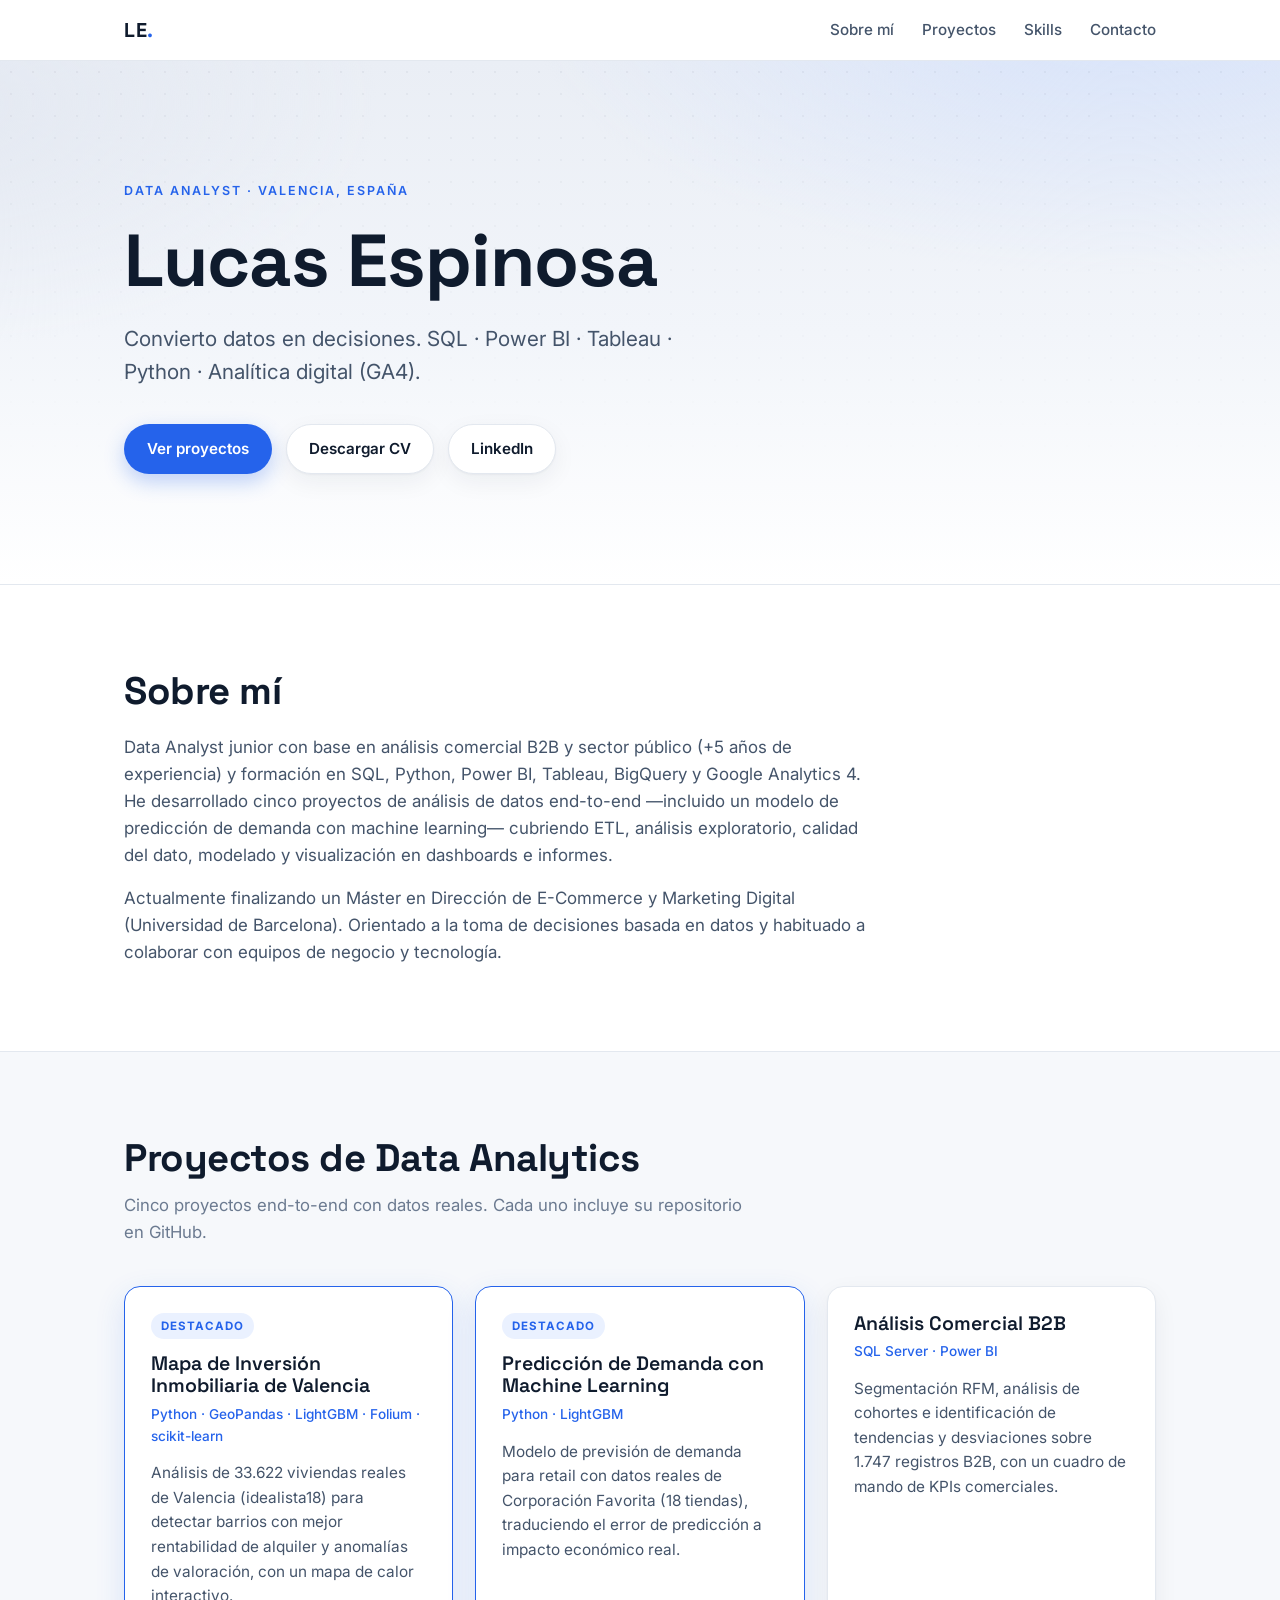
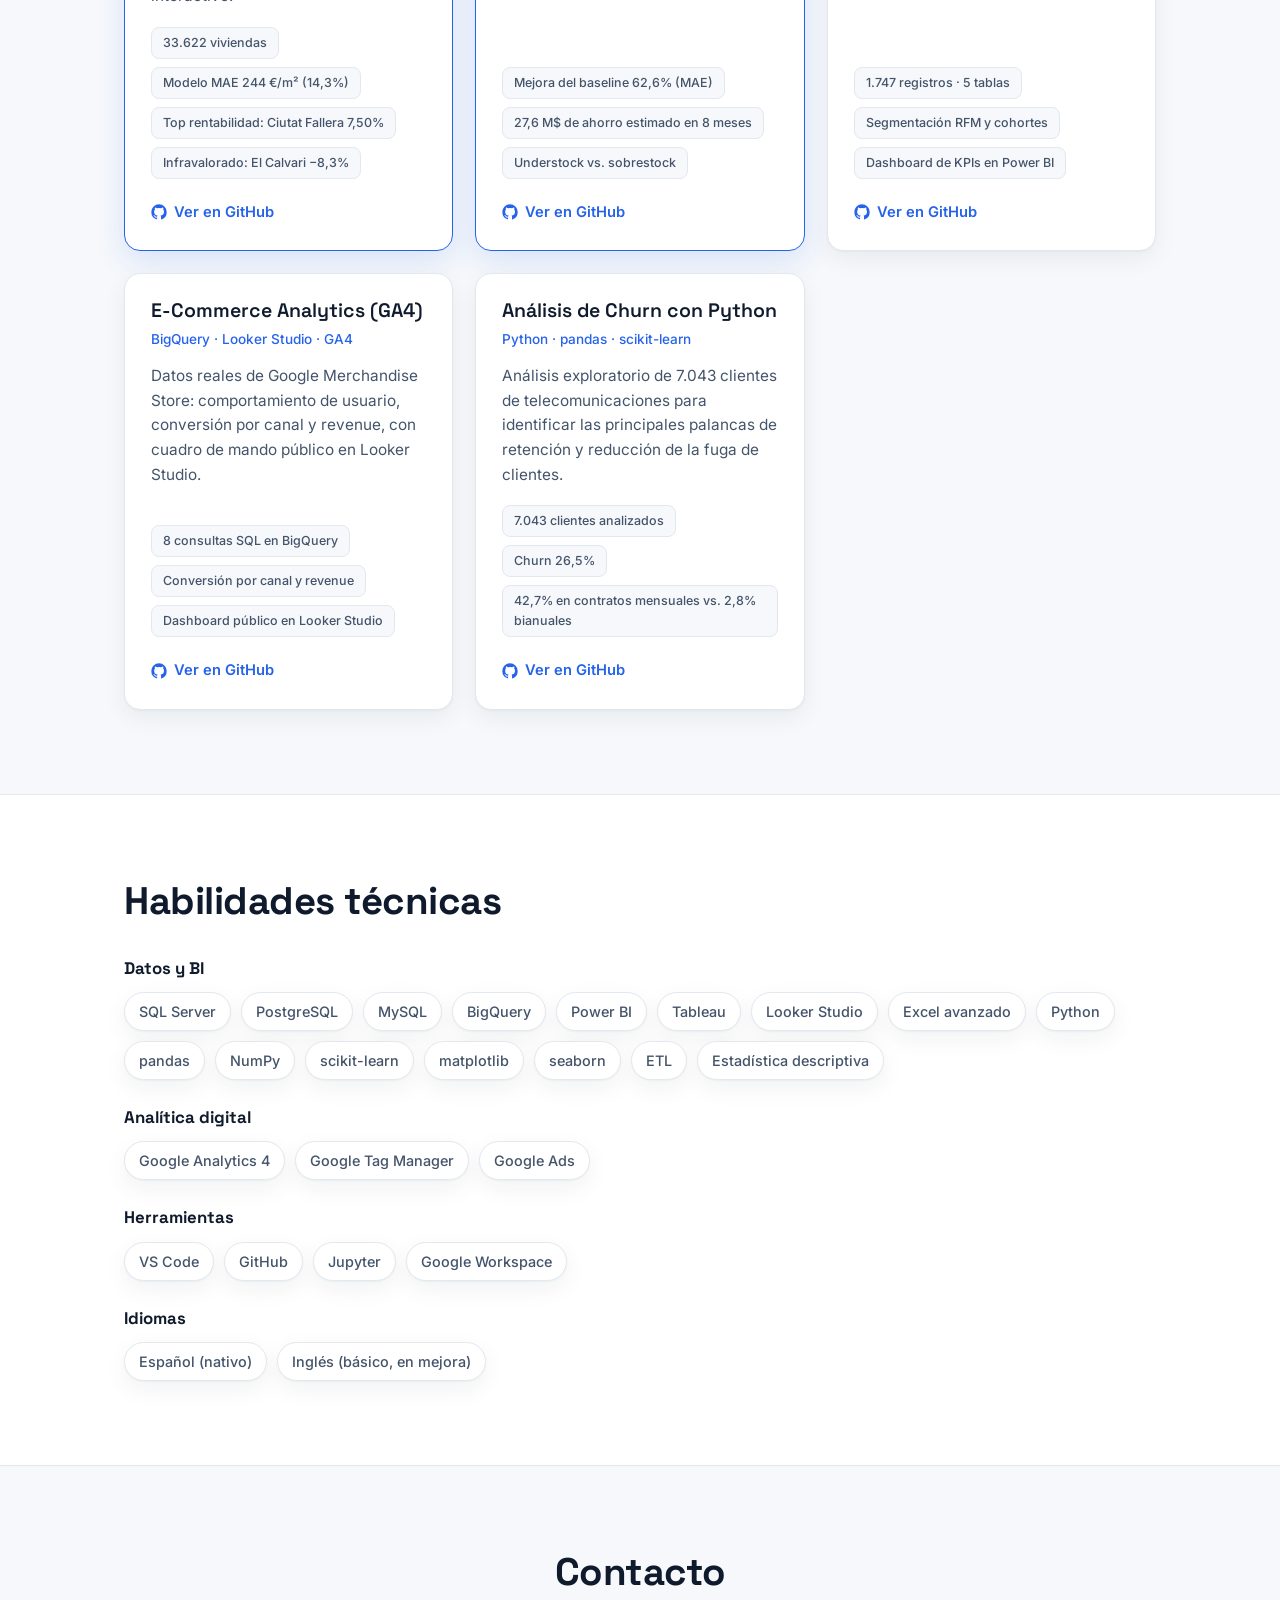
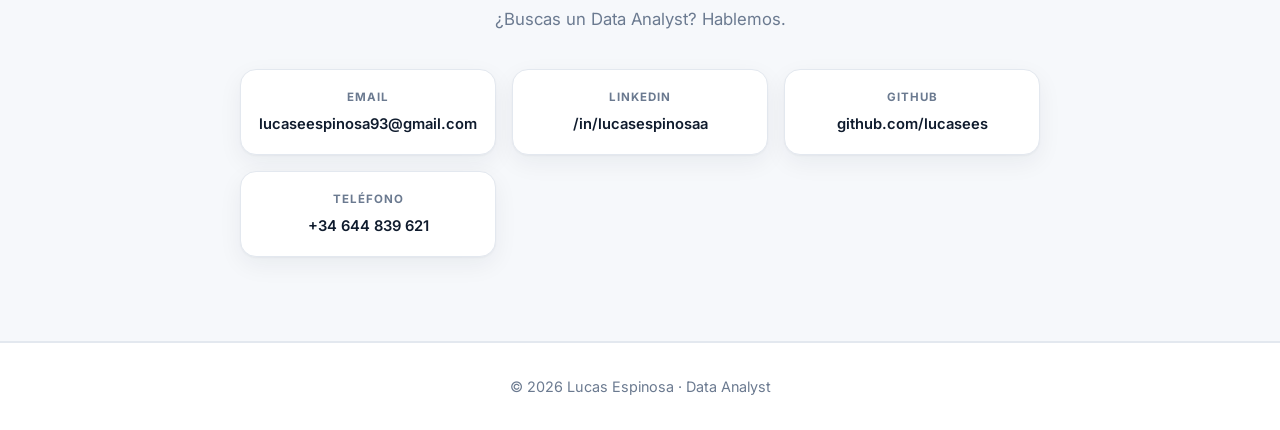
==== index.html @ e8cac40e "Initial commit: portfolio web de Data Analyst Sitio estatico con hero, 5 proyectos, skills, contacto" ====
<!DOCTYPE html>
<html lang="es">
<head>
  <meta charset="UTF-8" />
  <meta name="viewport" content="width=device-width, initial-scale=1.0" />
  <title>Lucas Espinosa · Data Analyst</title>
  <meta name="description" content="Portfolio de Lucas Espinosa, Data Analyst: SQL, Power BI, Tableau, Python y analítica digital (GA4)." />
  <link rel="preconnect" href="https://fonts.googleapis.com" />
  <link rel="preconnect" href="https://fonts.gstatic.com" crossorigin />
  <link href="https://fonts.googleapis.com/css2?family=Inter:wght@400;500;600;700&family=Space+Grotesk:wght@500;600;700&display=swap" rel="stylesheet" />
  <link rel="stylesheet" href="styles.css" />
</head>
<body>

  <header class="nav">
    <div class="nav__inner">
      <a href="#inicio" class="nav__brand">LE<span>.</span></a>
      <nav class="nav__links">
        <a href="#sobre-mi">Sobre mí</a>
        <a href="#proyectos">Proyectos</a>
        <a href="#skills">Skills</a>
        <a href="#contacto">Contacto</a>
      </nav>
    </div>
  </header>

  <main>
    <!-- HERO -->
    <section id="inicio" class="hero">
      <div class="hero__inner">
        <p class="hero__eyebrow">Data Analyst · Valencia, España</p>
        <h1 class="hero__title">Lucas Espinosa</h1>
        <p class="hero__sub">
          Convierto datos en decisiones. SQL · Power BI · Tableau · Python · Analítica digital (GA4).
        </p>
        <div class="hero__cta">
          <a href="#proyectos" class="btn btn--primary">Ver proyectos</a>
          <a href="CV_Lucas_Espinosa.pdf" class="btn btn--ghost" download>Descargar CV</a>
          <a href="https://www.linkedin.com/in/lucasespinosaa/" class="btn btn--ghost" target="_blank" rel="noopener">LinkedIn</a>
        </div>
      </div>
    </section>

    <!-- SOBRE MI -->
    <section id="sobre-mi" class="section">
      <div class="section__inner">
        <h2 class="section__title">Sobre mí</h2>
        <p class="prose">
          Data Analyst junior con base en análisis comercial B2B y sector público
          (+5 años de experiencia) y formación en SQL, Python, Power BI, Tableau,
          BigQuery y Google Analytics 4. He desarrollado cinco proyectos de análisis
          de datos end-to-end —incluido un modelo de predicción de demanda con machine
          learning— cubriendo ETL, análisis exploratorio, calidad del dato, modelado y
          visualización en dashboards e informes.
        </p>
        <p class="prose">
          Actualmente finalizando un Máster en Dirección de E-Commerce y Marketing
          Digital (Universidad de Barcelona). Orientado a la toma de decisiones basada
          en datos y habituado a colaborar con equipos de negocio y tecnología.
        </p>
      </div>
    </section>

    <!-- PROYECTOS -->
    <section id="proyectos" class="section section--alt">
      <div class="section__inner">
        <h2 class="section__title">Proyectos de Data Analytics</h2>
        <p class="section__lead">Cinco proyectos end-to-end con datos reales. Cada uno incluye su repositorio en GitHub.</p>
        <div id="proyectos-grid" class="grid"></div>
      </div>
    </section>

    <!-- SKILLS -->
    <section id="skills" class="section">
      <div class="section__inner">
        <h2 class="section__title">Habilidades técnicas</h2>
        <div class="skills">
          <div class="skill-group">
            <h3>Datos y BI</h3>
            <div class="tags">
              <span>SQL Server</span><span>PostgreSQL</span><span>MySQL</span><span>BigQuery</span>
              <span>Power BI</span><span>Tableau</span><span>Looker Studio</span><span>Excel avanzado</span>
              <span>Python</span><span>pandas</span><span>NumPy</span><span>scikit-learn</span>
              <span>matplotlib</span><span>seaborn</span><span>ETL</span><span>Estadística descriptiva</span>
            </div>
          </div>
          <div class="skill-group">
            <h3>Analítica digital</h3>
            <div class="tags">
              <span>Google Analytics 4</span><span>Google Tag Manager</span><span>Google Ads</span>
            </div>
          </div>
          <div class="skill-group">
            <h3>Herramientas</h3>
            <div class="tags">
              <span>VS Code</span><span>GitHub</span><span>Jupyter</span><span>Google Workspace</span>
            </div>
          </div>
          <div class="skill-group">
            <h3>Idiomas</h3>
            <div class="tags">
              <span>Español (nativo)</span><span>Inglés (básico, en mejora)</span>
            </div>
          </div>
        </div>
      </div>
    </section>

    <!-- CONTACTO -->
    <section id="contacto" class="section section--alt">
      <div class="section__inner section__inner--center">
        <h2 class="section__title">Contacto</h2>
        <p class="section__lead">¿Buscas un Data Analyst? Hablemos.</p>
        <div class="contact">
          <a class="contact__item" href="mailto:lucaseespinosa93@gmail.com">
            <span class="contact__label">Email</span>
            lucaseespinosa93@gmail.com
          </a>
          <a class="contact__item" href="https://www.linkedin.com/in/lucasespinosaa/" target="_blank" rel="noopener">
            <span class="contact__label">LinkedIn</span>
            /in/lucasespinosaa
          </a>
          <a class="contact__item" href="https://github.com/lucasees" target="_blank" rel="noopener">
            <span class="contact__label">GitHub</span>
            github.com/lucasees
          </a>
          <a class="contact__item" href="tel:+34644839621">
            <span class="contact__label">Teléfono</span>
            +34 644 839 621
          </a>
        </div>
      </div>
    </section>
  </main>

  <footer class="footer">
    <p>© <span id="year"></span> Lucas Espinosa · Data Analyst</p>
  </footer>

  <script src="projects.js"></script>
  <script src="main.js"></script>
</body>
</html>
---- styles.css ----
:root {
  --bg: #ffffff;
  --bg-alt: #f6f8fb;
  --ink: #0f1b2d;
  --ink-soft: #44546a;
  --muted: #6b7a90;
  --line: #e3e8ef;
  --accent: #2563eb;
  --accent-soft: #eaf1ff;
  --radius: 16px;
  --shadow: 0 1px 2px rgba(16, 27, 45, .04), 0 8px 24px rgba(16, 27, 45, .06);
  --maxw: 1080px;
}

* { box-sizing: border-box; margin: 0; padding: 0; }

html { scroll-behavior: smooth; }

body {
  font-family: 'Inter', system-ui, -apple-system, sans-serif;
  color: var(--ink);
  background: var(--bg);
  line-height: 1.6;
  -webkit-font-smoothing: antialiased;
}

h1, h2, h3 { font-family: 'Space Grotesk', 'Inter', sans-serif; line-height: 1.15; }

a { color: inherit; text-decoration: none; }

/* ---------- NAV ---------- */
.nav {
  position: sticky;
  top: 0;
  z-index: 50;
  background: rgba(255, 255, 255, .82);
  backdrop-filter: saturate(180%) blur(12px);
  border-bottom: 1px solid var(--line);
}
.nav__inner {
  max-width: var(--maxw);
  margin: 0 auto;
  padding: 14px 24px;
  display: flex;
  align-items: center;
  justify-content: space-between;
}
.nav__brand { font-family: 'Space Grotesk', sans-serif; font-weight: 700; font-size: 1.25rem; letter-spacing: .5px; }
.nav__brand span { color: var(--accent); }
.nav__links { display: flex; gap: 28px; }
.nav__links a { color: var(--ink-soft); font-weight: 500; font-size: .95rem; transition: color .15s; }
.nav__links a:hover { color: var(--accent); }

/* ---------- HERO ---------- */
.hero {
  position: relative;
  overflow: hidden;
  background:
    radial-gradient(1000px 460px at 88% -12%, #d7e3fb, transparent 60%),
    radial-gradient(760px 420px at -5% 8%, #e4e9f2, transparent 58%),
    linear-gradient(180deg, #eaeef5 0%, #f2f5fa 52%, #ffffff 100%);
  border-bottom: 1px solid var(--line);
}
.hero::before {
  content: "";
  position: absolute;
  inset: 0;
  background-image: radial-gradient(rgba(15, 27, 45, .045) 1px, transparent 1px);
  background-size: 22px 22px;
  -webkit-mask-image: linear-gradient(180deg, #000 0%, transparent 80%);
  mask-image: linear-gradient(180deg, #000 0%, transparent 80%);
  pointer-events: none;
}
.hero__inner { position: relative; z-index: 1; }
.hero__inner {
  max-width: var(--maxw);
  margin: 0 auto;
  padding: 120px 24px 110px;
}
.hero__eyebrow {
  text-transform: uppercase;
  letter-spacing: 2px;
  font-size: .78rem;
  font-weight: 600;
  color: var(--accent);
  margin-bottom: 18px;
}
.hero__title { font-size: clamp(2.6rem, 7vw, 4.6rem); font-weight: 700; letter-spacing: -1px; }
.hero__sub {
  margin-top: 18px;
  max-width: 620px;
  font-size: clamp(1.05rem, 2.4vw, 1.3rem);
  color: var(--ink-soft);
}
.hero__cta { margin-top: 36px; display: flex; flex-wrap: wrap; gap: 14px; }

/* ---------- BUTTONS ---------- */
.btn {
  display: inline-flex;
  align-items: center;
  padding: 12px 22px;
  border-radius: 999px;
  font-weight: 600;
  font-size: .95rem;
  border: 1px solid transparent;
  transition: transform .12s ease, box-shadow .12s ease, background .15s, color .15s;
}
.btn:hover { transform: translateY(-2px); }
.btn--primary { background: var(--accent); color: #fff; box-shadow: 0 8px 20px rgba(37, 99, 235, .28); }
.btn--primary:hover { background: #1d4ed8; }
.btn--ghost { background: #fff; color: var(--ink); border-color: var(--line); box-shadow: var(--shadow); }
.btn--ghost:hover { border-color: var(--accent); color: var(--accent); }

/* ---------- SECTIONS ---------- */
.section { padding: 84px 0; }
.section--alt { background: var(--bg-alt); border-top: 1px solid var(--line); border-bottom: 1px solid var(--line); }
.section__inner { max-width: var(--maxw); margin: 0 auto; padding: 0 24px; }
.section__inner--center { text-align: center; }
.section__title { font-size: clamp(1.7rem, 4vw, 2.4rem); font-weight: 700; letter-spacing: -.5px; }
.section__lead { margin-top: 12px; color: var(--muted); font-size: 1.05rem; max-width: 640px; }
.section__inner--center .section__lead { margin-left: auto; margin-right: auto; }
.prose { margin-top: 20px; max-width: 760px; color: var(--ink-soft); font-size: 1.06rem; }
.prose + .prose { margin-top: 16px; }

/* ---------- PROJECTS GRID ---------- */
.grid {
  margin-top: 40px;
  display: grid;
  grid-template-columns: repeat(auto-fill, minmax(320px, 1fr));
  gap: 22px;
}
.card {
  background: #fff;
  border: 1px solid var(--line);
  border-radius: var(--radius);
  padding: 26px;
  display: flex;
  flex-direction: column;
  box-shadow: var(--shadow);
  transition: transform .15s ease, box-shadow .15s ease, border-color .15s;
}
.card:hover { transform: translateY(-4px); box-shadow: 0 14px 34px rgba(16, 27, 45, .12); border-color: #cdd9ee; }
.card--featured { border-color: var(--accent); box-shadow: 0 10px 30px rgba(37, 99, 235, .14); }
.card__flag {
  align-self: flex-start;
  font-size: .72rem;
  font-weight: 700;
  letter-spacing: 1px;
  text-transform: uppercase;
  color: var(--accent);
  background: var(--accent-soft);
  padding: 4px 10px;
  border-radius: 999px;
  margin-bottom: 14px;
}
.card__title { font-size: 1.22rem; font-weight: 600; }
.card__stack { margin-top: 6px; font-size: .85rem; color: var(--accent); font-weight: 500; }
.card__desc { margin-top: 14px; color: var(--ink-soft); font-size: .96rem; flex-grow: 1; }
.card__metrics { margin-top: 18px; display: flex; flex-wrap: wrap; gap: 8px; }
.card__metrics span {
  background: var(--bg-alt);
  border: 1px solid var(--line);
  color: var(--ink-soft);
  font-size: .78rem;
  font-weight: 500;
  padding: 5px 11px;
  border-radius: 8px;
}
.card__link {
  margin-top: 22px;
  display: inline-flex;
  align-items: center;
  gap: 7px;
  font-weight: 600;
  font-size: .92rem;
  color: var(--accent);
}
.card__link:hover { text-decoration: underline; }
.card__link svg { width: 16px; height: 16px; }

/* ---------- SKILLS ---------- */
.skills { margin-top: 36px; display: grid; gap: 28px; }
.skill-group h3 { font-size: 1.05rem; color: var(--ink); margin-bottom: 14px; }
.tags { display: flex; flex-wrap: wrap; gap: 10px; }
.tags span {
  background: #fff;
  border: 1px solid var(--line);
  padding: 7px 14px;
  border-radius: 999px;
  font-size: .9rem;
  font-weight: 500;
  color: var(--ink-soft);
  box-shadow: var(--shadow);
}

/* ---------- CONTACT ---------- */
.contact {
  margin-top: 36px;
  display: grid;
  grid-template-columns: repeat(auto-fit, minmax(250px, 1fr));
  gap: 16px;
  max-width: 800px;
  margin-left: auto;
  margin-right: auto;
}
.contact__item {
  background: #fff;
  border: 1px solid var(--line);
  border-radius: var(--radius);
  padding: 18px 16px;
  font-weight: 600;
  font-size: .92rem;
  color: var(--ink);
  box-shadow: var(--shadow);
  transition: transform .12s, border-color .15s, color .15s;
  white-space: nowrap;
}
.contact__item:hover { transform: translateY(-3px); border-color: var(--accent); color: var(--accent); }
.contact__label {
  display: block;
  text-transform: uppercase;
  letter-spacing: 1px;
  font-size: .72rem;
  font-weight: 700;
  color: var(--muted);
  margin-bottom: 6px;
}

/* ---------- FOOTER ---------- */
.footer {
  padding: 32px 24px;
  text-align: center;
  color: var(--muted);
  font-size: .9rem;
  border-top: 1px solid var(--line);
}

/* ---------- RESPONSIVE ---------- */
@media (max-width: 640px) {
  .nav__links { gap: 16px; }
  .nav__links a { font-size: .85rem; }
  .hero__inner { padding: 84px 24px 72px; }
  .section { padding: 64px 0; }
}
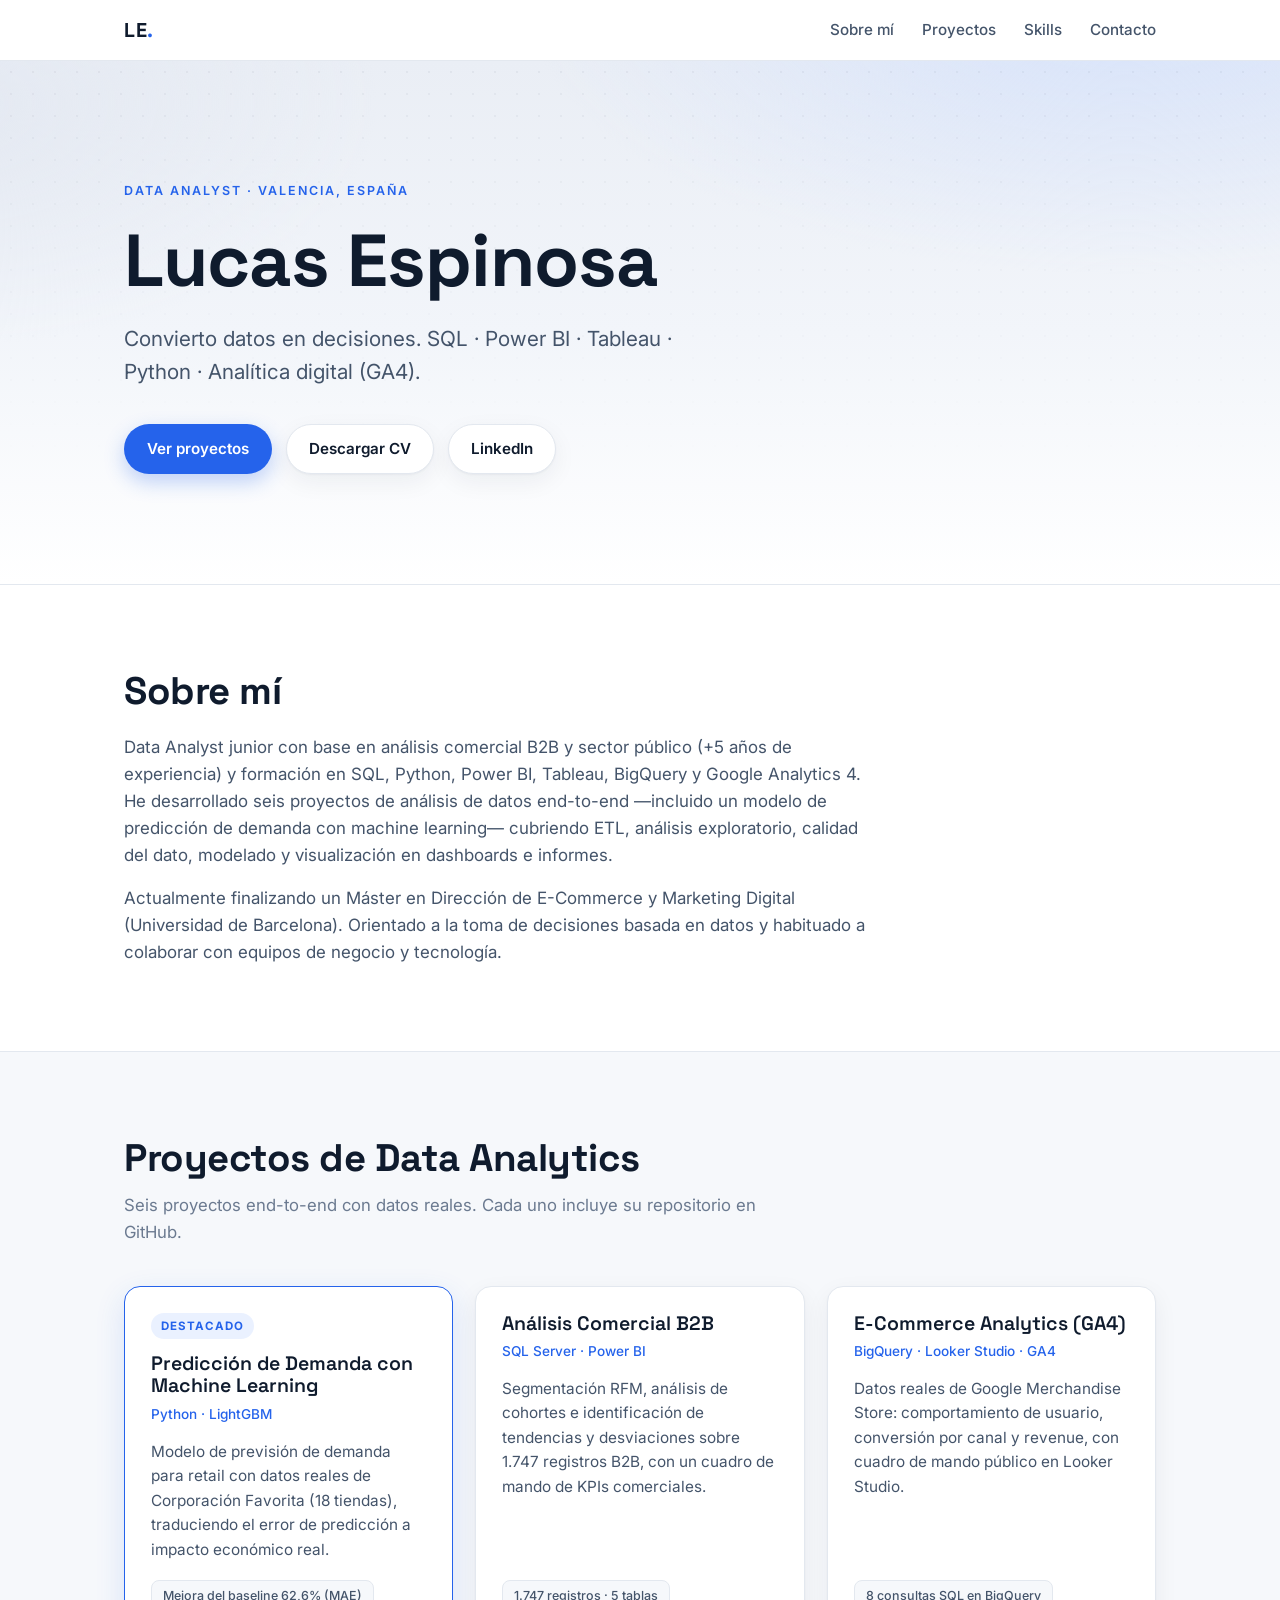
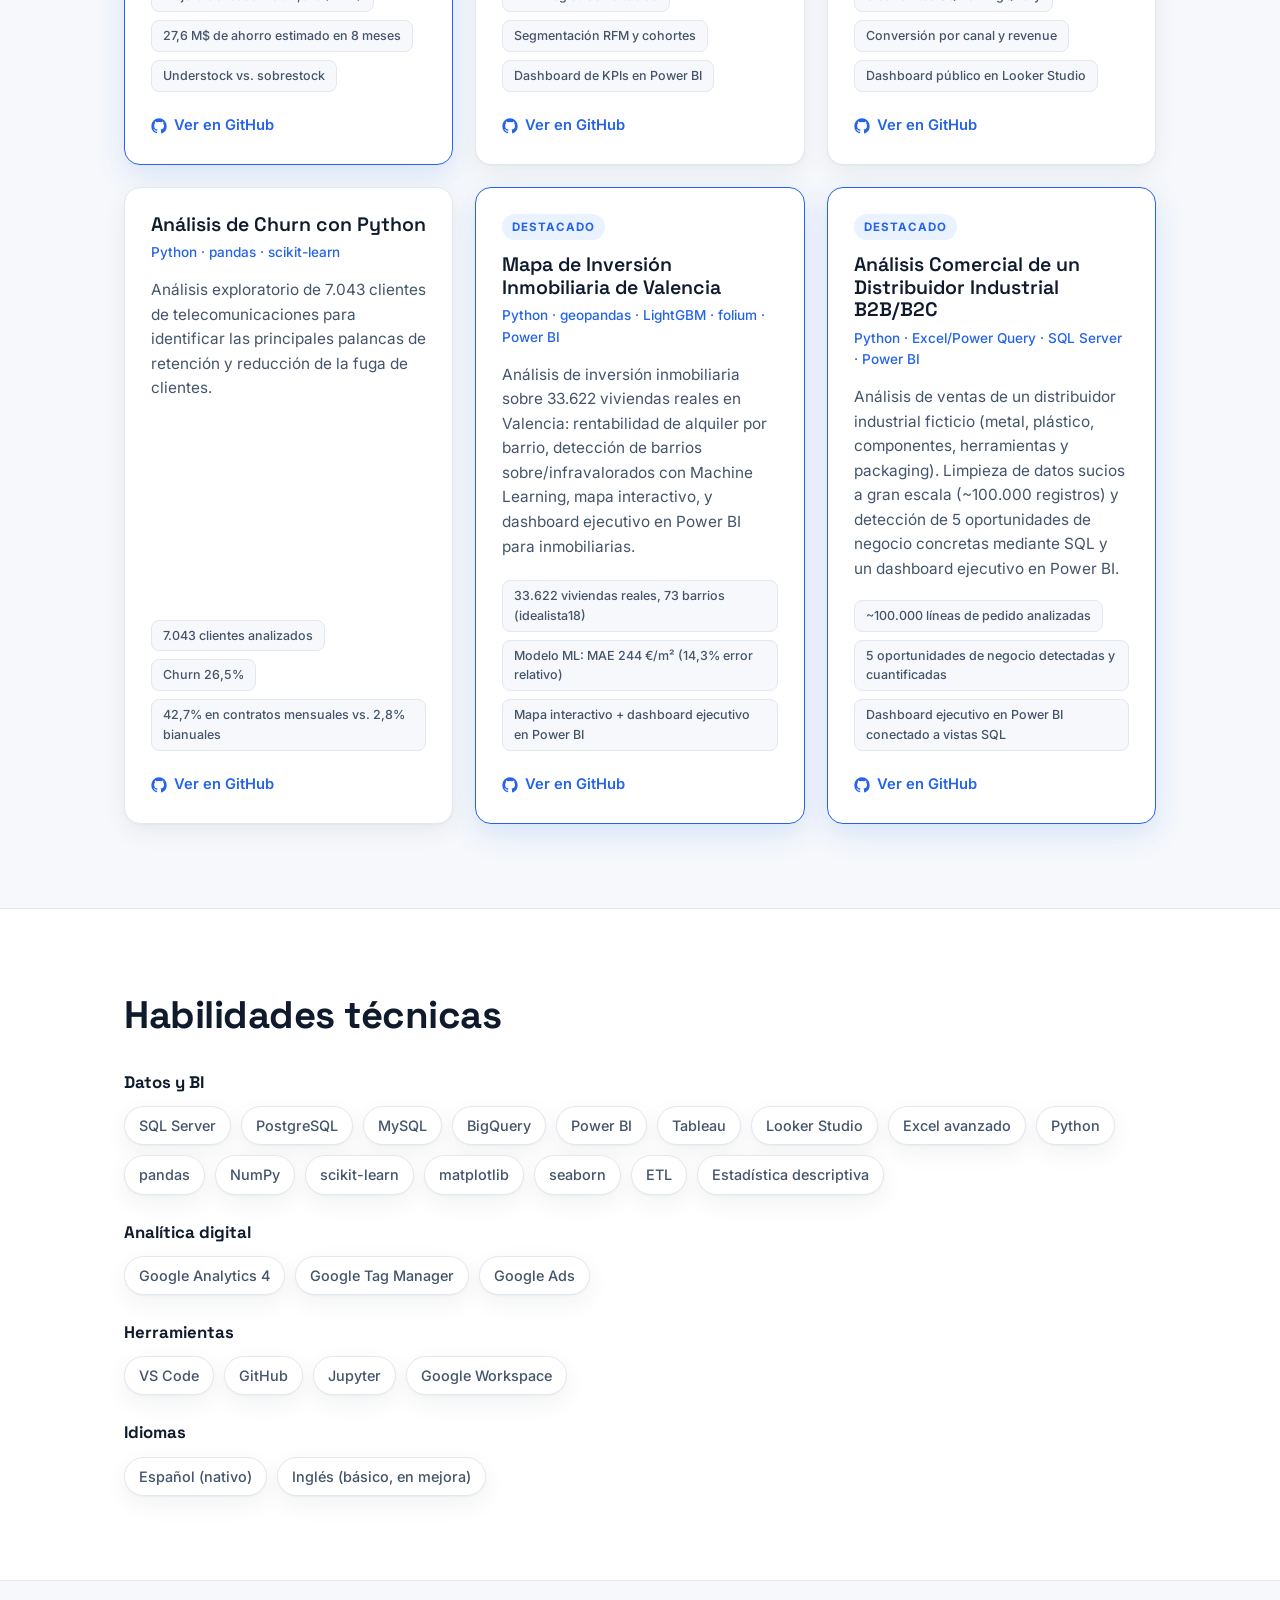
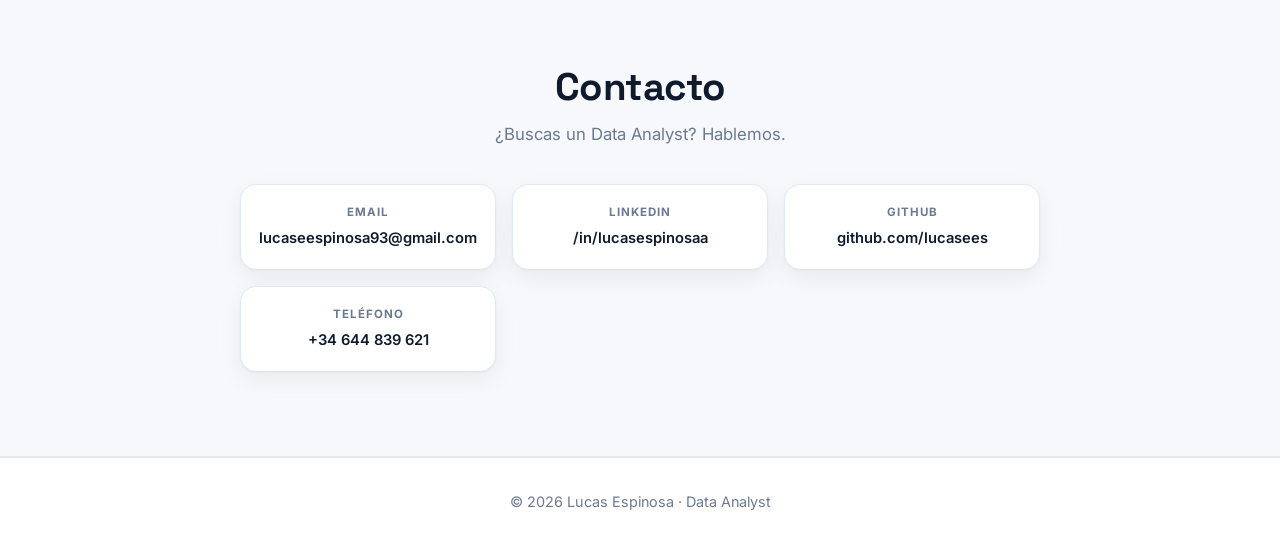
==== commit 81b80f66: "Actualizo conteo de proyectos: 5 a 6" ====
--- a/index.html
+++ b/index.html
@@ -5,6 +5,19 @@
   <meta name="viewport" content="width=device-width, initial-scale=1.0" />
   <title>Lucas Espinosa · Data Analyst</title>
   <meta name="description" content="Portfolio de Lucas Espinosa, Data Analyst: SQL, Power BI, Tableau, Python y analítica digital (GA4)." />
+
+  <meta property="og:type" content="website" />
+  <meta property="og:url" content="https://lucasees.github.io/portfolio/" />
+  <meta property="og:title" content="Lucas Espinosa · Data Analyst" />
+  <meta property="og:description" content="6 proyectos end-to-end con datos reales: SQL, Power BI, Python, BigQuery y GA4. Análisis, modelado y dashboards orientados a negocio." />
+  <meta property="og:image" content="https://lucasees.github.io/portfolio/og-image.png" />
+  <meta property="og:image:width" content="1200" />
+  <meta property="og:image:height" content="630" />
+  <meta name="twitter:card" content="summary_large_image" />
+  <meta name="twitter:title" content="Lucas Espinosa · Data Analyst" />
+  <meta name="twitter:description" content="6 proyectos end-to-end con datos reales: SQL, Power BI, Python, BigQuery y GA4." />
+  <meta name="twitter:image" content="https://lucasees.github.io/portfolio/og-image.png" />
+
   <link rel="preconnect" href="https://fonts.googleapis.com" />
   <link rel="preconnect" href="https://fonts.gstatic.com" crossorigin />
   <link href="https://fonts.googleapis.com/css2?family=Inter:wght@400;500;600;700&family=Space+Grotesk:wght@500;600;700&display=swap" rel="stylesheet" />
@@ -48,7 +61,7 @@
         <p class="prose">
           Data Analyst junior con base en análisis comercial B2B y sector público
           (+5 años de experiencia) y formación en SQL, Python, Power BI, Tableau,
-          BigQuery y Google Analytics 4. He desarrollado cinco proyectos de análisis
+          BigQuery y Google Analytics 4. He desarrollado seis proyectos de análisis
           de datos end-to-end —incluido un modelo de predicción de demanda con machine
           learning— cubriendo ETL, análisis exploratorio, calidad del dato, modelado y
           visualización en dashboards e informes.
@@ -65,7 +78,7 @@
     <section id="proyectos" class="section section--alt">
       <div class="section__inner">
         <h2 class="section__title">Proyectos de Data Analytics</h2>
-        <p class="section__lead">Cinco proyectos end-to-end con datos reales. Cada uno incluye su repositorio en GitHub.</p>
+        <p class="section__lead">Seis proyectos end-to-end con datos reales. Cada uno incluye su repositorio en GitHub.</p>
         <div id="proyectos-grid" class="grid"></div>
       </div>
     </section>
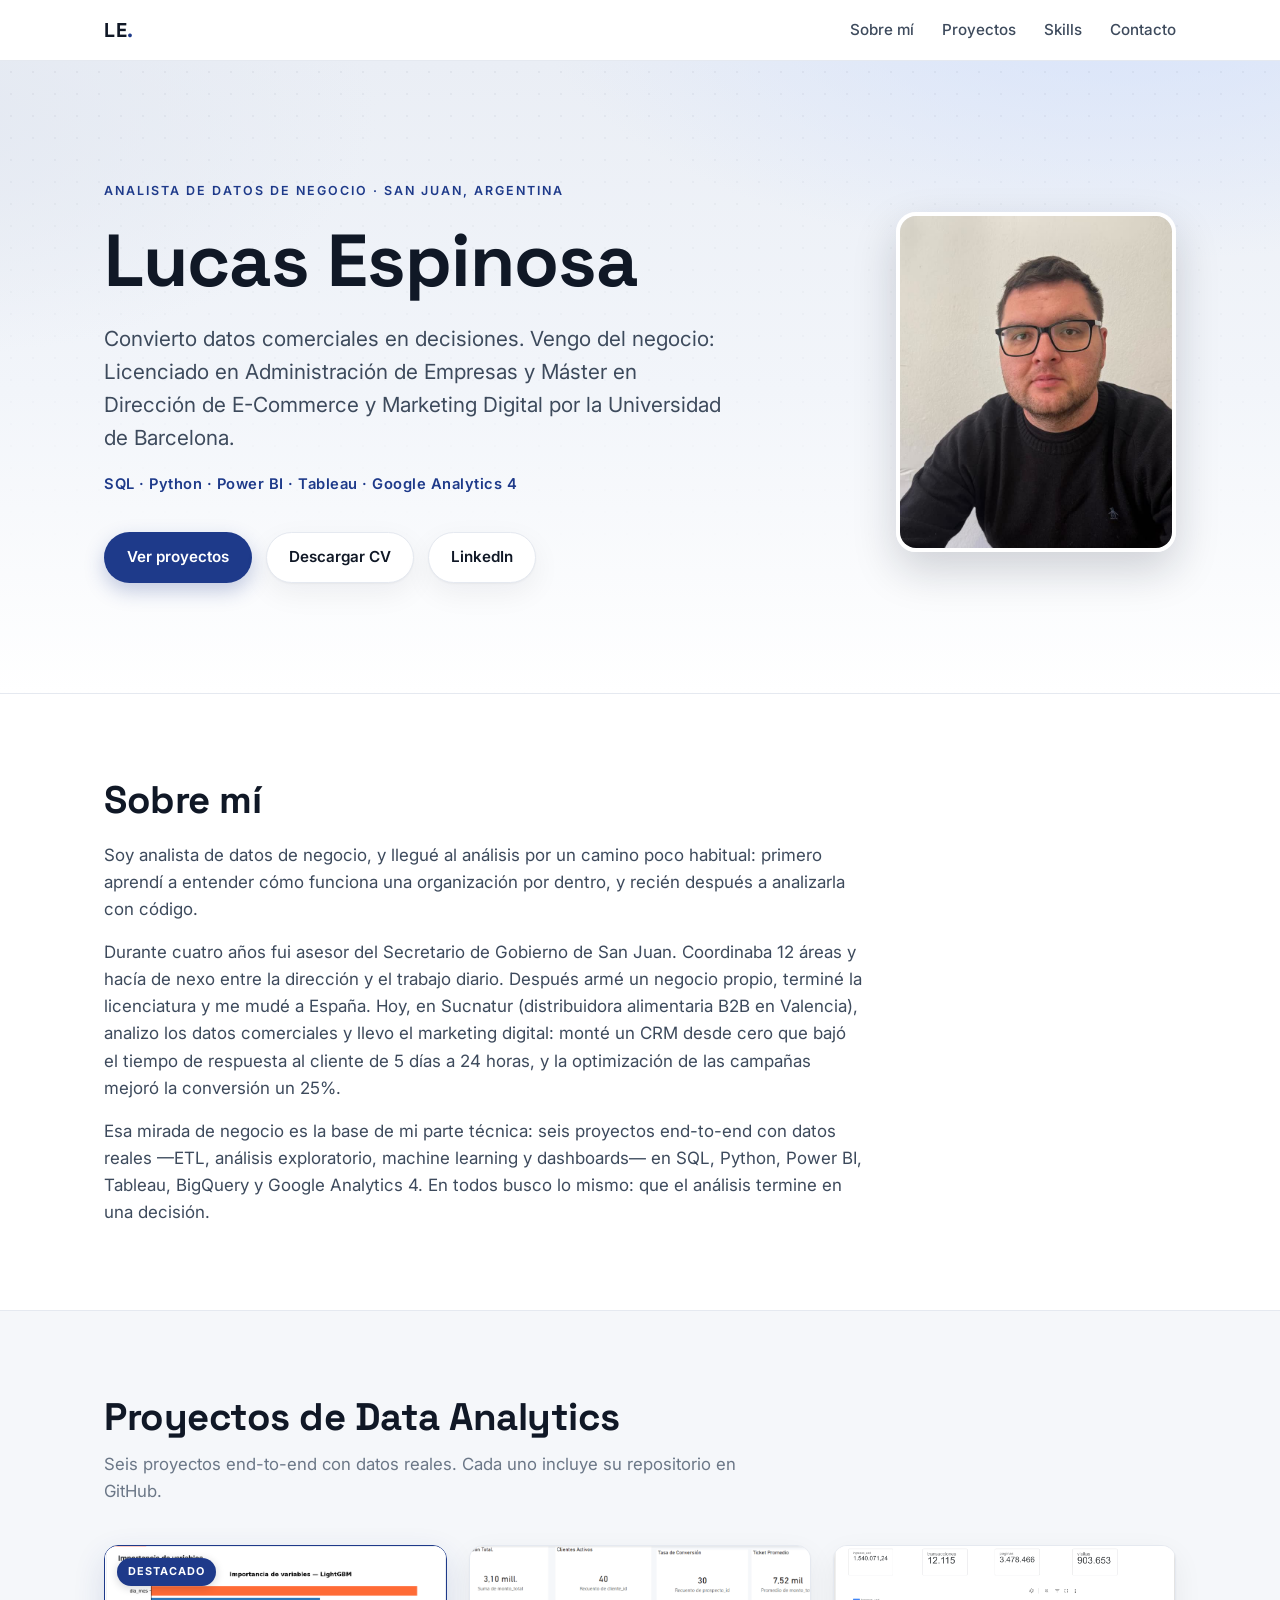
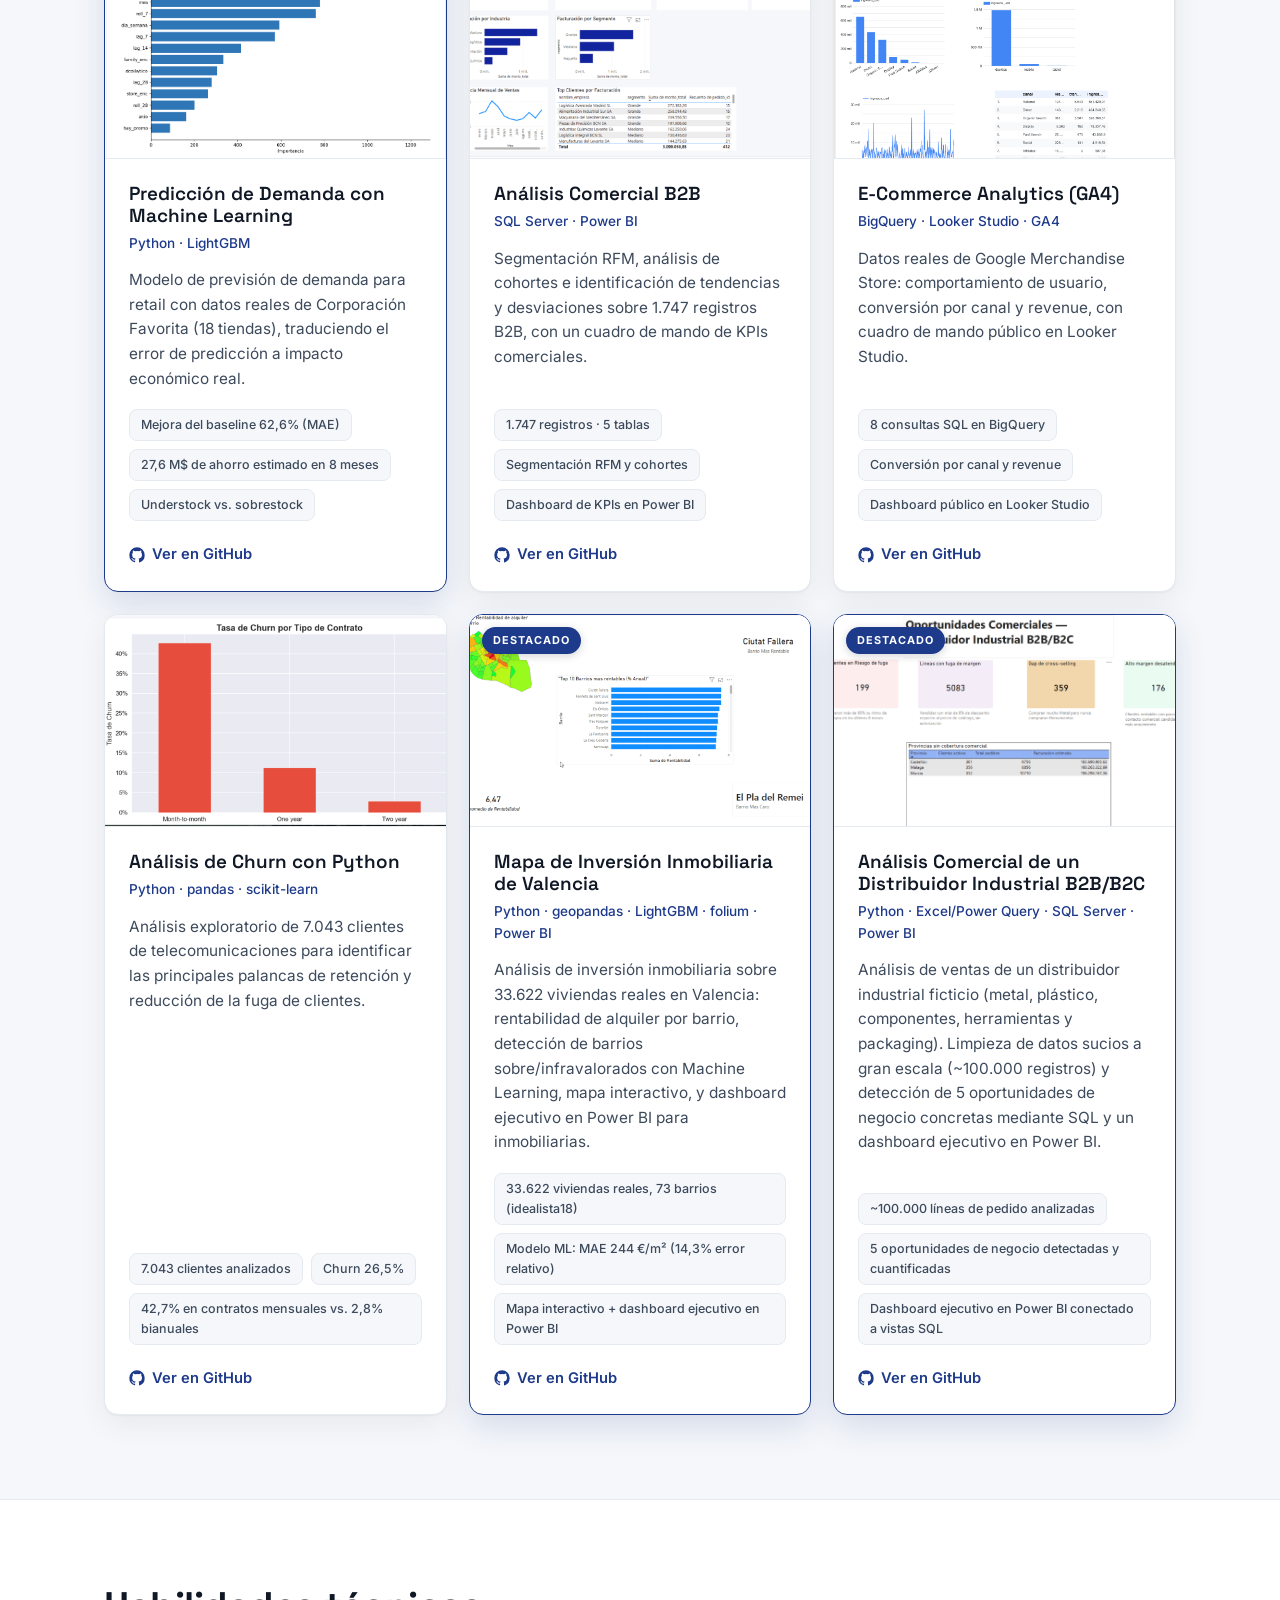
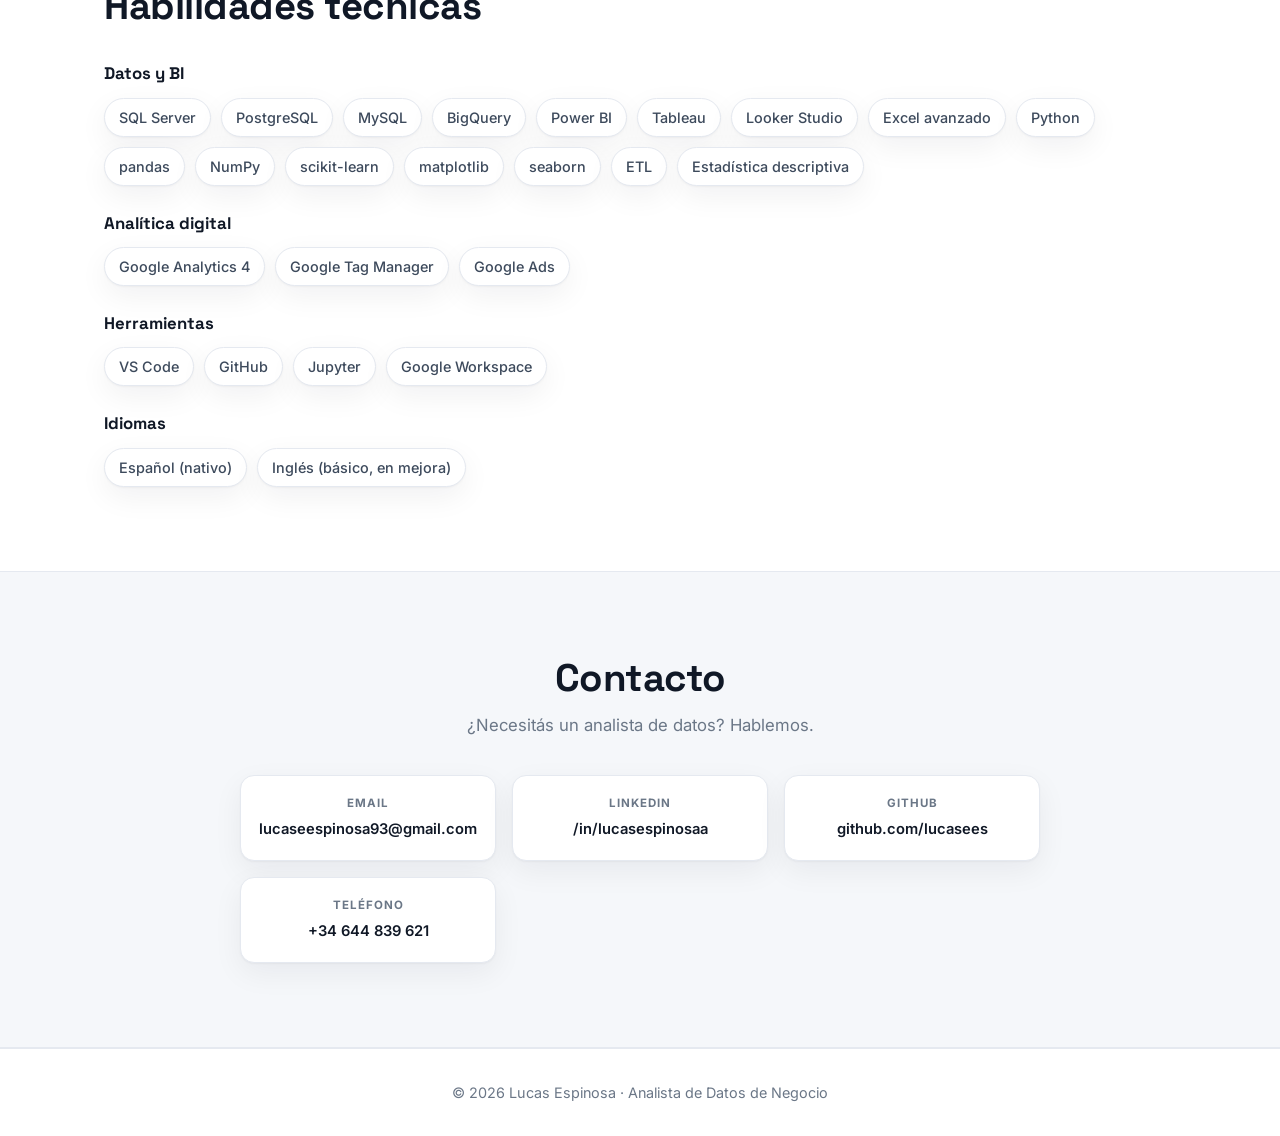
==== commit dcb212a3: "Actualizo portfolio para la búsqueda en San Juan - CV nuevo (1 página, links clicables) - Hero y Sob" ====
--- a/index.html
+++ b/index.html
@@ -3,18 +3,18 @@
 <head>
   <meta charset="UTF-8" />
   <meta name="viewport" content="width=device-width, initial-scale=1.0" />
-  <title>Lucas Espinosa · Data Analyst</title>
-  <meta name="description" content="Portfolio de Lucas Espinosa, Data Analyst: SQL, Power BI, Tableau, Python y analítica digital (GA4)." />
+  <title>Lucas Espinosa · Analista de Datos de Negocio</title>
+  <meta name="description" content="Portfolio de Lucas Espinosa, Analista de Datos de Negocio: SQL, Python, Power BI, Tableau y analítica digital (GA4)." />
 
   <meta property="og:type" content="website" />
   <meta property="og:url" content="https://lucasees.github.io/portfolio/" />
-  <meta property="og:title" content="Lucas Espinosa · Data Analyst" />
+  <meta property="og:title" content="Lucas Espinosa · Analista de Datos de Negocio" />
   <meta property="og:description" content="6 proyectos end-to-end con datos reales: SQL, Power BI, Python, BigQuery y GA4. Análisis, modelado y dashboards orientados a negocio." />
   <meta property="og:image" content="https://lucasees.github.io/portfolio/og-image.png" />
   <meta property="og:image:width" content="1200" />
   <meta property="og:image:height" content="630" />
   <meta name="twitter:card" content="summary_large_image" />
-  <meta name="twitter:title" content="Lucas Espinosa · Data Analyst" />
+  <meta name="twitter:title" content="Lucas Espinosa · Analista de Datos de Negocio" />
   <meta name="twitter:description" content="6 proyectos end-to-end con datos reales: SQL, Power BI, Python, BigQuery y GA4." />
   <meta name="twitter:image" content="https://lucasees.github.io/portfolio/og-image.png" />
 
@@ -41,15 +41,24 @@
     <!-- HERO -->
     <section id="inicio" class="hero">
       <div class="hero__inner">
-        <p class="hero__eyebrow">Data Analyst · Valencia, España</p>
-        <h1 class="hero__title">Lucas Espinosa</h1>
-        <p class="hero__sub">
-          Convierto datos en decisiones. SQL · Power BI · Tableau · Python · Analítica digital (GA4).
-        </p>
-        <div class="hero__cta">
-          <a href="#proyectos" class="btn btn--primary">Ver proyectos</a>
-          <a href="CV_Lucas_Espinosa.pdf" class="btn btn--ghost" download>Descargar CV</a>
-          <a href="https://www.linkedin.com/in/lucasespinosaa/" class="btn btn--ghost" target="_blank" rel="noopener">LinkedIn</a>
+        <div class="hero__text">
+          <p class="hero__eyebrow">Analista de Datos de Negocio · San Juan, Argentina</p>
+          <h1 class="hero__title">Lucas Espinosa</h1>
+          <p class="hero__sub">
+            Convierto datos comerciales en decisiones. Vengo del negocio: Licenciado en
+            Administración de Empresas y Máster en Dirección de E-Commerce y Marketing Digital
+            por la Universidad de Barcelona.
+          </p>
+          <p class="hero__stack">SQL · Python · Power BI · Tableau · Google Analytics 4</p>
+          <div class="hero__cta">
+            <a href="#proyectos" class="btn btn--primary">Ver proyectos</a>
+            <a href="CV_Lucas_Espinosa.pdf" class="btn btn--ghost" download>Descargar CV</a>
+            <a href="https://www.linkedin.com/in/lucasespinosaa/" class="btn btn--ghost" target="_blank" rel="noopener">LinkedIn</a>
+          </div>
+        </div>
+        <div class="hero__photo">
+          <img src="imagenes/foto-lucas.jpg" alt="Lucas Espinosa, Analista de Datos de Negocio"
+               onerror="this.closest('.hero__photo').style.display='none'" />
         </div>
       </div>
     </section>
@@ -59,17 +68,23 @@
       <div class="section__inner">
         <h2 class="section__title">Sobre mí</h2>
         <p class="prose">
-          Data Analyst junior con base en análisis comercial B2B y sector público
-          (+5 años de experiencia) y formación en SQL, Python, Power BI, Tableau,
-          BigQuery y Google Analytics 4. He desarrollado seis proyectos de análisis
-          de datos end-to-end —incluido un modelo de predicción de demanda con machine
-          learning— cubriendo ETL, análisis exploratorio, calidad del dato, modelado y
-          visualización en dashboards e informes.
+          Soy analista de datos de negocio, y llegué al análisis por un camino poco habitual:
+          primero aprendí a entender cómo funciona una organización por dentro, y recién
+          después a analizarla con código.
         </p>
         <p class="prose">
-          Actualmente finalizando un Máster en Dirección de E-Commerce y Marketing
-          Digital (Universidad de Barcelona). Orientado a la toma de decisiones basada
-          en datos y habituado a colaborar con equipos de negocio y tecnología.
+          Durante cuatro años fui asesor del Secretario de Gobierno de San Juan. Coordinaba
+          12 áreas y hacía de nexo entre la dirección y el trabajo diario. Después armé un
+          negocio propio, terminé la licenciatura y me mudé a España. Hoy, en Sucnatur
+          (distribuidora alimentaria B2B en Valencia), analizo los datos comerciales y llevo el
+          marketing digital: monté un CRM desde cero que bajó el tiempo de respuesta al cliente
+          de 5 días a 24 horas, y la optimización de las campañas mejoró la conversión un 25%.
+        </p>
+        <p class="prose">
+          Esa mirada de negocio es la base de mi parte técnica: seis proyectos end-to-end
+          con datos reales —ETL, análisis exploratorio, machine learning y dashboards— en
+          SQL, Python, Power BI, Tableau, BigQuery y Google Analytics 4. En todos busco lo
+          mismo: que el análisis termine en una decisión.
         </p>
       </div>
     </section>
@@ -123,7 +138,7 @@
     <section id="contacto" class="section section--alt">
       <div class="section__inner section__inner--center">
         <h2 class="section__title">Contacto</h2>
-        <p class="section__lead">¿Buscas un Data Analyst? Hablemos.</p>
+        <p class="section__lead">¿Necesitás un analista de datos? Hablemos.</p>
         <div class="contact">
           <a class="contact__item" href="mailto:lucaseespinosa93@gmail.com">
             <span class="contact__label">Email</span>
@@ -147,7 +162,7 @@
   </main>
 
   <footer class="footer">
-    <p>© <span id="year"></span> Lucas Espinosa · Data Analyst</p>
+    <p>© <span id="year"></span> Lucas Espinosa · Analista de Datos de Negocio</p>
   </footer>
 
   <script src="projects.js"></script>
--- a/styles.css
+++ b/styles.css
@@ -1,15 +1,16 @@
 :root {
   --bg: #ffffff;
-  --bg-alt: #f6f8fb;
-  --ink: #0f1b2d;
-  --ink-soft: #44546a;
-  --muted: #6b7a90;
-  --line: #e3e8ef;
-  --accent: #2563eb;
-  --accent-soft: #eaf1ff;
-  --radius: 16px;
-  --shadow: 0 1px 2px rgba(16, 27, 45, .04), 0 8px 24px rgba(16, 27, 45, .06);
-  --maxw: 1080px;
+  --bg-alt: #f5f7fa;
+  --ink: #101826;
+  --ink-soft: #3d4a5c;
+  --muted: #6b7787;
+  --line: #e5e9f0;
+  --accent: #1e3a8a;
+  --accent-hover: #172c66;
+  --accent-soft: #eef2fb;
+  --radius: 14px;
+  --shadow: 0 1px 2px rgba(16, 24, 38, .04), 0 10px 30px rgba(16, 24, 38, .06);
+  --maxw: 1120px;
 }
 
 * { box-sizing: border-box; margin: 0; padding: 0; }
@@ -76,6 +77,26 @@
   max-width: var(--maxw);
   margin: 0 auto;
   padding: 120px 24px 110px;
+  display: flex;
+  align-items: center;
+  gap: 56px;
+}
+.hero__text { flex: 1 1 auto; min-width: 0; }
+.hero__photo {
+  flex: 0 0 auto;
+  width: 280px;
+  height: 340px;
+  border-radius: 20px;
+  overflow: hidden;
+  border: 4px solid #fff;
+  box-shadow: 0 18px 44px rgba(16, 24, 38, .18);
+}
+.hero__photo img {
+  width: 100%;
+  height: 100%;
+  object-fit: cover;
+  object-position: top center;
+  display: block;
 }
 .hero__eyebrow {
   text-transform: uppercase;
@@ -92,6 +113,13 @@
   font-size: clamp(1.05rem, 2.4vw, 1.3rem);
   color: var(--ink-soft);
 }
+.hero__stack {
+  margin-top: 18px;
+  font-size: .92rem;
+  font-weight: 600;
+  letter-spacing: .5px;
+  color: var(--accent);
+}
 .hero__cta { margin-top: 36px; display: flex; flex-wrap: wrap; gap: 14px; }
 
 /* ---------- BUTTONS ---------- */
@@ -106,8 +134,8 @@
   transition: transform .12s ease, box-shadow .12s ease, background .15s, color .15s;
 }
 .btn:hover { transform: translateY(-2px); }
-.btn--primary { background: var(--accent); color: #fff; box-shadow: 0 8px 20px rgba(37, 99, 235, .28); }
-.btn--primary:hover { background: #1d4ed8; }
+.btn--primary { background: var(--accent); color: #fff; box-shadow: 0 8px 20px rgba(30, 58, 138, .26); }
+.btn--primary:hover { background: var(--accent-hover); }
 .btn--ghost { background: #fff; color: var(--ink); border-color: var(--line); box-shadow: var(--shadow); }
 .btn--ghost:hover { border-color: var(--accent); color: var(--accent); }
 
@@ -133,27 +161,51 @@
   background: #fff;
   border: 1px solid var(--line);
   border-radius: var(--radius);
-  padding: 26px;
+  overflow: hidden;
   display: flex;
   flex-direction: column;
   box-shadow: var(--shadow);
   transition: transform .15s ease, box-shadow .15s ease, border-color .15s;
 }
-.card:hover { transform: translateY(-4px); box-shadow: 0 14px 34px rgba(16, 27, 45, .12); border-color: #cdd9ee; }
-.card--featured { border-color: var(--accent); box-shadow: 0 10px 30px rgba(37, 99, 235, .14); }
+.card:hover { transform: translateY(-4px); box-shadow: 0 16px 38px rgba(16, 24, 38, .13); border-color: #cbd6ea; }
+.card--featured { border-color: var(--accent); box-shadow: 0 12px 32px rgba(30, 58, 138, .14); }
+.card__media {
+  position: relative;
+  aspect-ratio: 16 / 10;
+  background: var(--bg-alt);
+  border-bottom: 1px solid var(--line);
+  overflow: hidden;
+}
+.card__media img {
+  width: 100%;
+  height: 100%;
+  object-fit: cover;
+  object-position: top center;
+  display: block;
+  transition: transform .3s ease;
+}
+.card:hover .card__media img { transform: scale(1.03); }
+.card__body {
+  padding: 24px;
+  display: flex;
+  flex-direction: column;
+  flex-grow: 1;
+}
 .card__flag {
-  align-self: flex-start;
-  font-size: .72rem;
+  position: absolute;
+  top: 12px;
+  left: 12px;
+  font-size: .68rem;
   font-weight: 700;
   letter-spacing: 1px;
   text-transform: uppercase;
-  color: var(--accent);
-  background: var(--accent-soft);
-  padding: 4px 10px;
+  color: #fff;
+  background: var(--accent);
+  padding: 5px 11px;
   border-radius: 999px;
-  margin-bottom: 14px;
-}
-.card__title { font-size: 1.22rem; font-weight: 600; }
+  box-shadow: 0 2px 8px rgba(16, 24, 38, .18);
+}
+.card__title { font-size: 1.18rem; font-weight: 600; }
 .card__stack { margin-top: 6px; font-size: .85rem; color: var(--accent); font-weight: 500; }
 .card__desc { margin-top: 14px; color: var(--ink-soft); font-size: .96rem; flex-grow: 1; }
 .card__metrics { margin-top: 18px; display: flex; flex-wrap: wrap; gap: 8px; }
@@ -236,6 +288,11 @@
 }
 
 /* ---------- RESPONSIVE ---------- */
+@media (max-width: 860px) {
+  .hero__inner { flex-direction: column-reverse; gap: 32px; align-items: flex-start; }
+  .hero__photo { width: 150px; height: 180px; border-radius: 16px; }
+}
+
 @media (max-width: 640px) {
   .nav__links { gap: 16px; }
   .nav__links a { font-size: .85rem; }
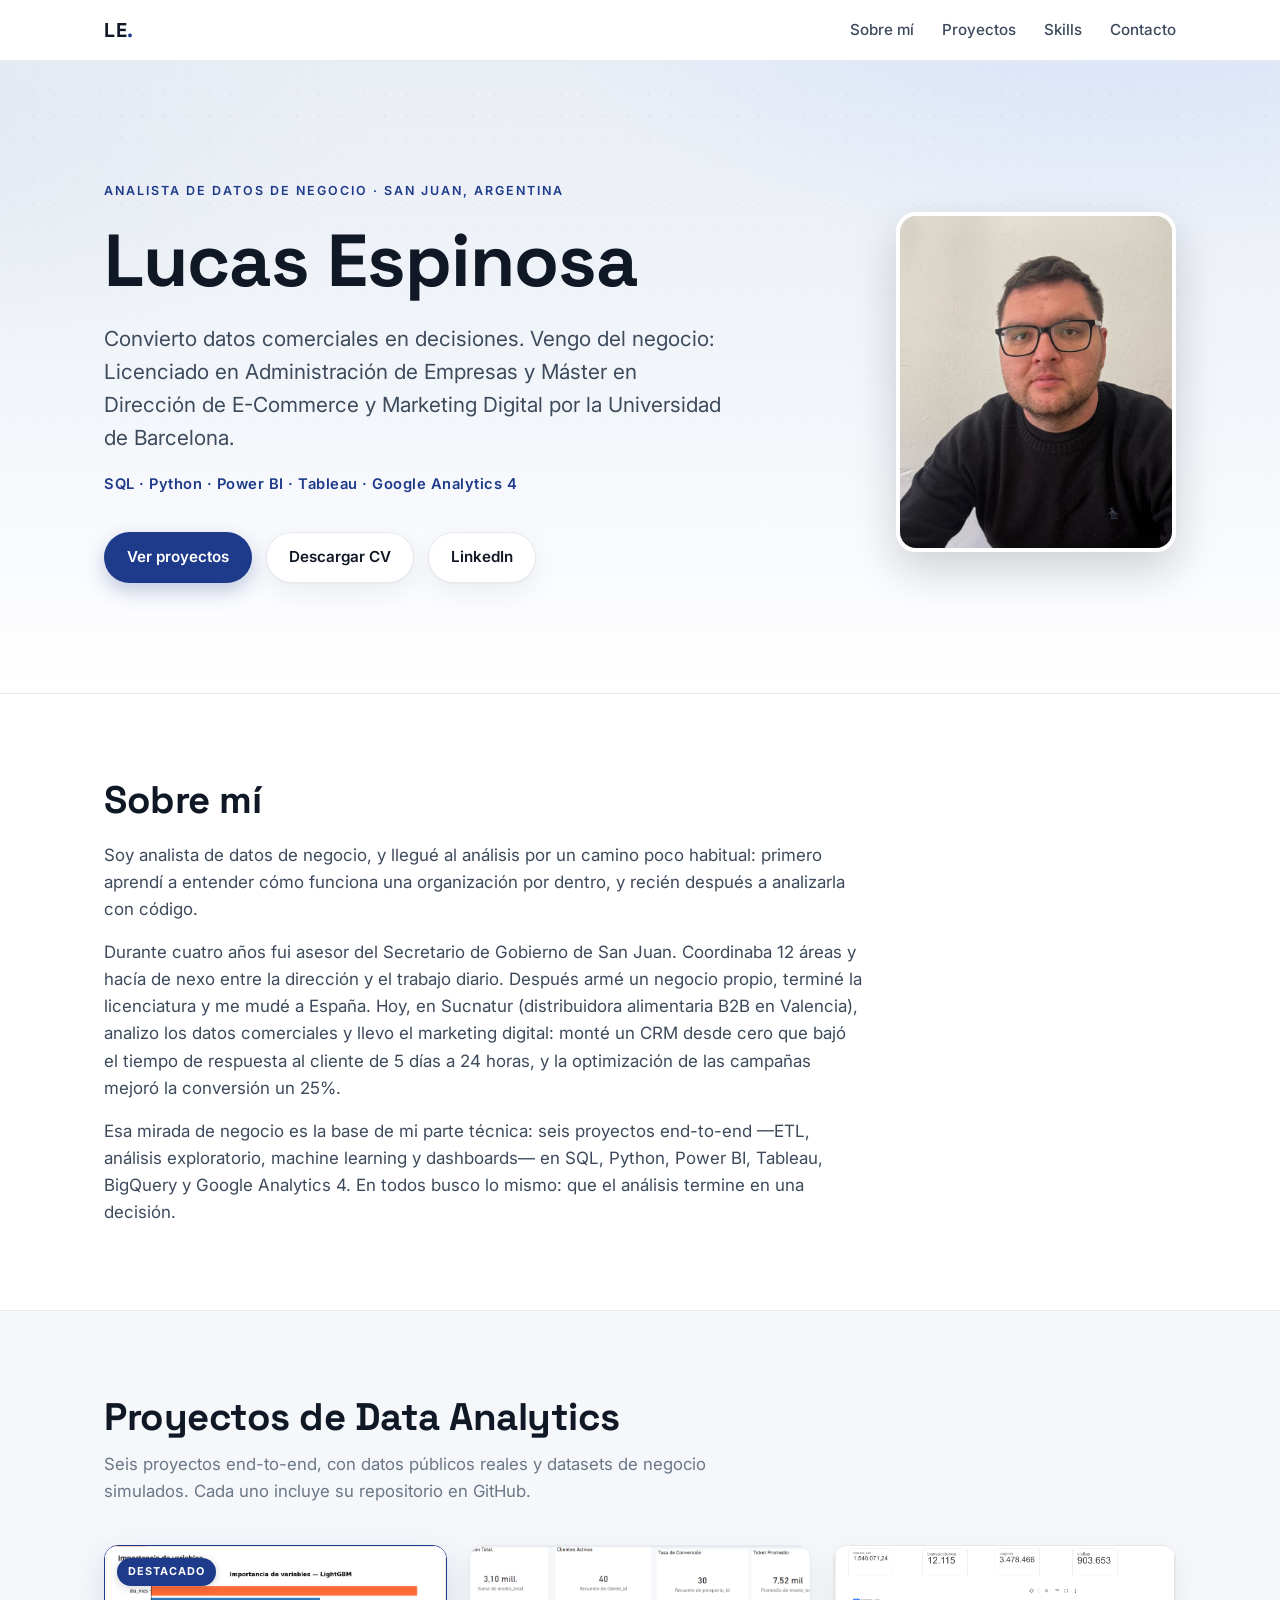
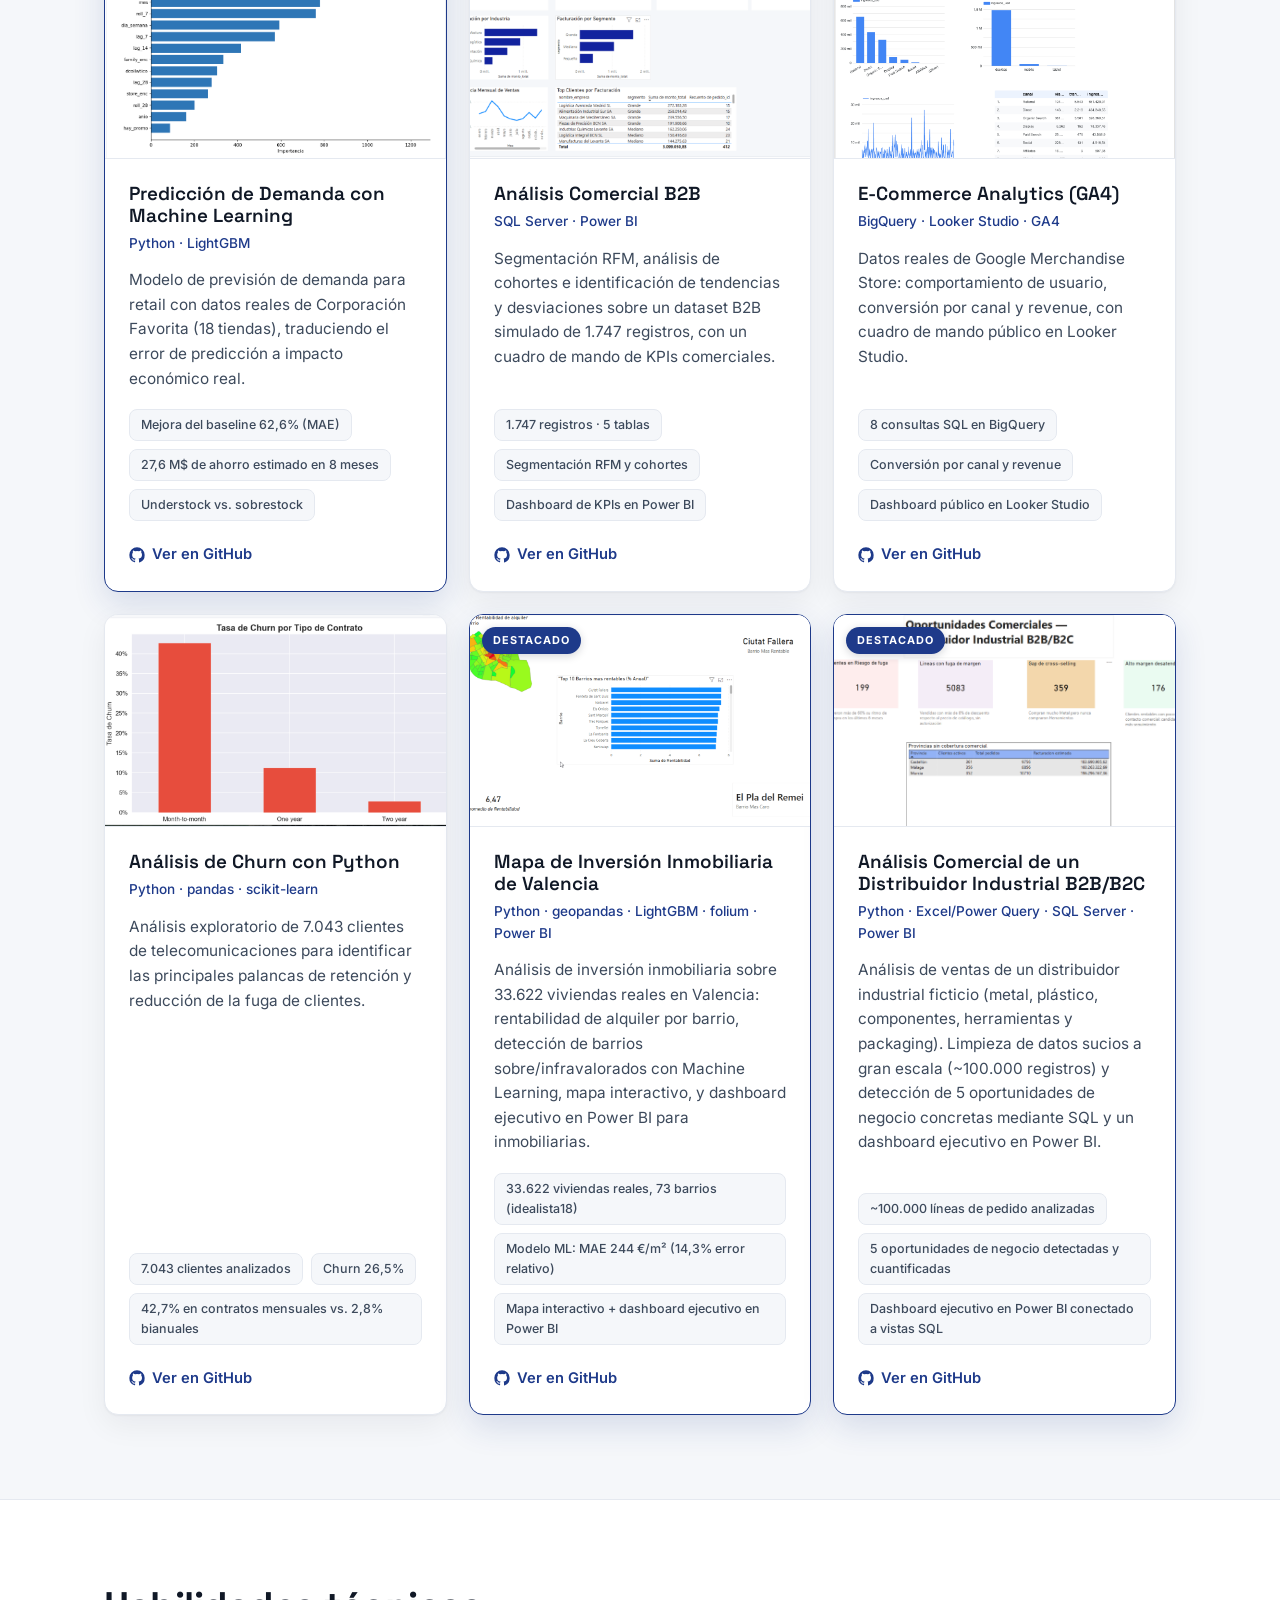
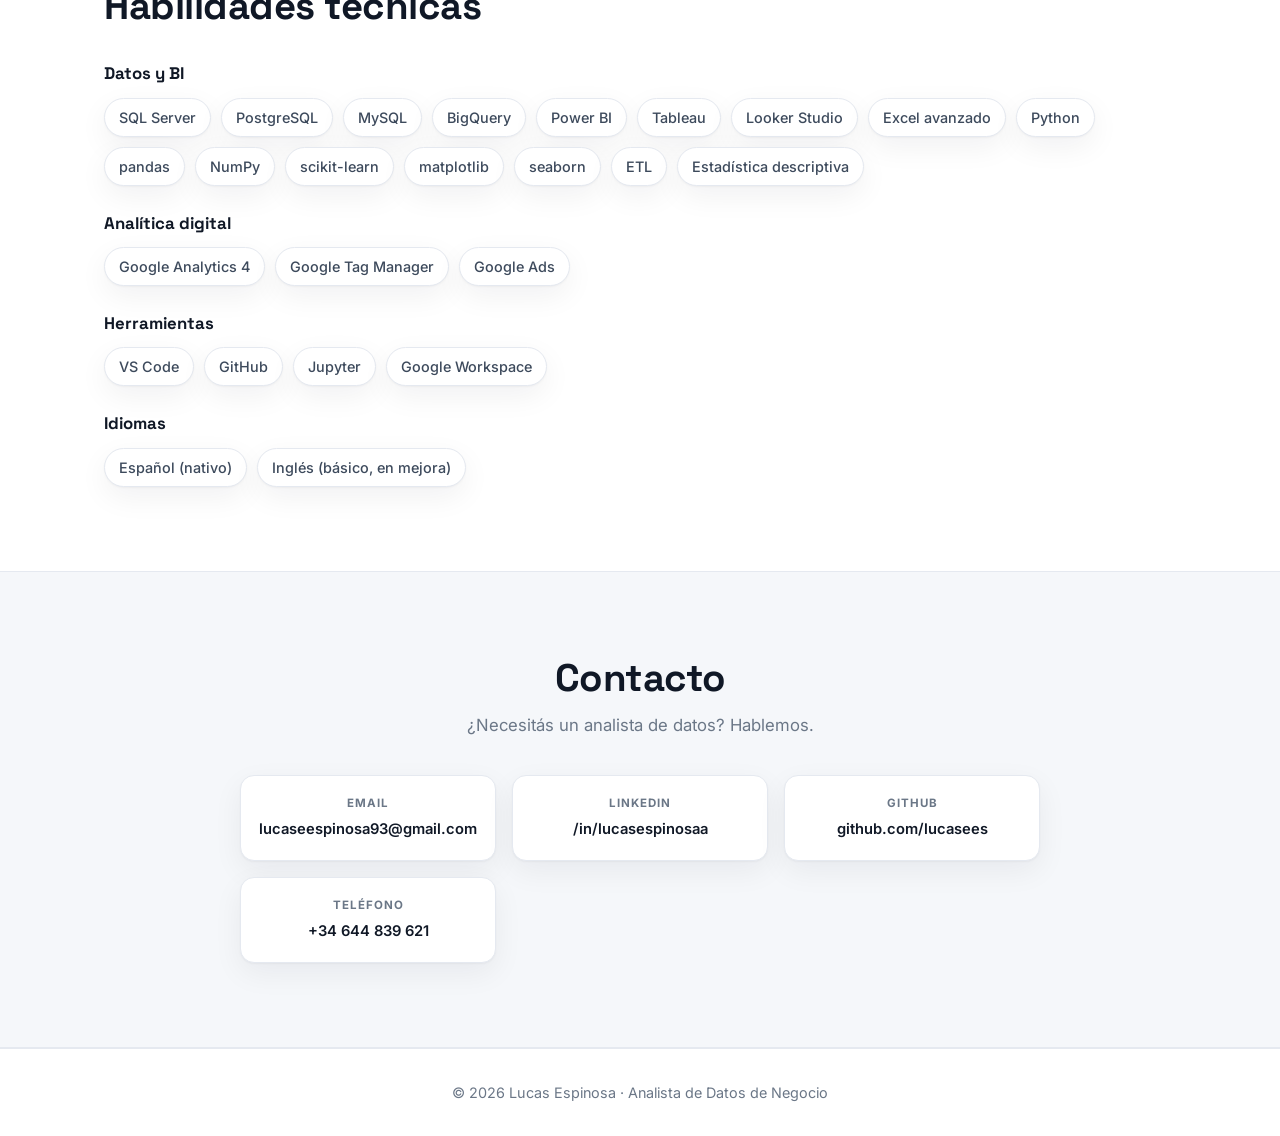
==== commit 3469aa7f: "Aclaro qué proyectos usan datos simulados Quito 'con datos reales' de las frases generales del CV y " ====
--- a/index.html
+++ b/index.html
@@ -9,13 +9,13 @@
   <meta property="og:type" content="website" />
   <meta property="og:url" content="https://lucasees.github.io/portfolio/" />
   <meta property="og:title" content="Lucas Espinosa · Analista de Datos de Negocio" />
-  <meta property="og:description" content="6 proyectos end-to-end con datos reales: SQL, Power BI, Python, BigQuery y GA4. Análisis, modelado y dashboards orientados a negocio." />
+  <meta property="og:description" content="6 proyectos end-to-end: SQL, Power BI, Python, BigQuery y GA4. Análisis, modelado y dashboards orientados a negocio." />
   <meta property="og:image" content="https://lucasees.github.io/portfolio/og-image.png" />
   <meta property="og:image:width" content="1200" />
   <meta property="og:image:height" content="630" />
   <meta name="twitter:card" content="summary_large_image" />
   <meta name="twitter:title" content="Lucas Espinosa · Analista de Datos de Negocio" />
-  <meta name="twitter:description" content="6 proyectos end-to-end con datos reales: SQL, Power BI, Python, BigQuery y GA4." />
+  <meta name="twitter:description" content="6 proyectos end-to-end: SQL, Power BI, Python, BigQuery y GA4." />
   <meta name="twitter:image" content="https://lucasees.github.io/portfolio/og-image.png" />
 
   <link rel="preconnect" href="https://fonts.googleapis.com" />
@@ -82,7 +82,7 @@
         </p>
         <p class="prose">
           Esa mirada de negocio es la base de mi parte técnica: seis proyectos end-to-end
-          con datos reales —ETL, análisis exploratorio, machine learning y dashboards— en
+          —ETL, análisis exploratorio, machine learning y dashboards— en
           SQL, Python, Power BI, Tableau, BigQuery y Google Analytics 4. En todos busco lo
           mismo: que el análisis termine en una decisión.
         </p>
@@ -93,7 +93,7 @@
     <section id="proyectos" class="section section--alt">
       <div class="section__inner">
         <h2 class="section__title">Proyectos de Data Analytics</h2>
-        <p class="section__lead">Seis proyectos end-to-end con datos reales. Cada uno incluye su repositorio en GitHub.</p>
+        <p class="section__lead">Seis proyectos end-to-end, con datos públicos reales y datasets de negocio simulados. Cada uno incluye su repositorio en GitHub.</p>
         <div id="proyectos-grid" class="grid"></div>
       </div>
     </section>
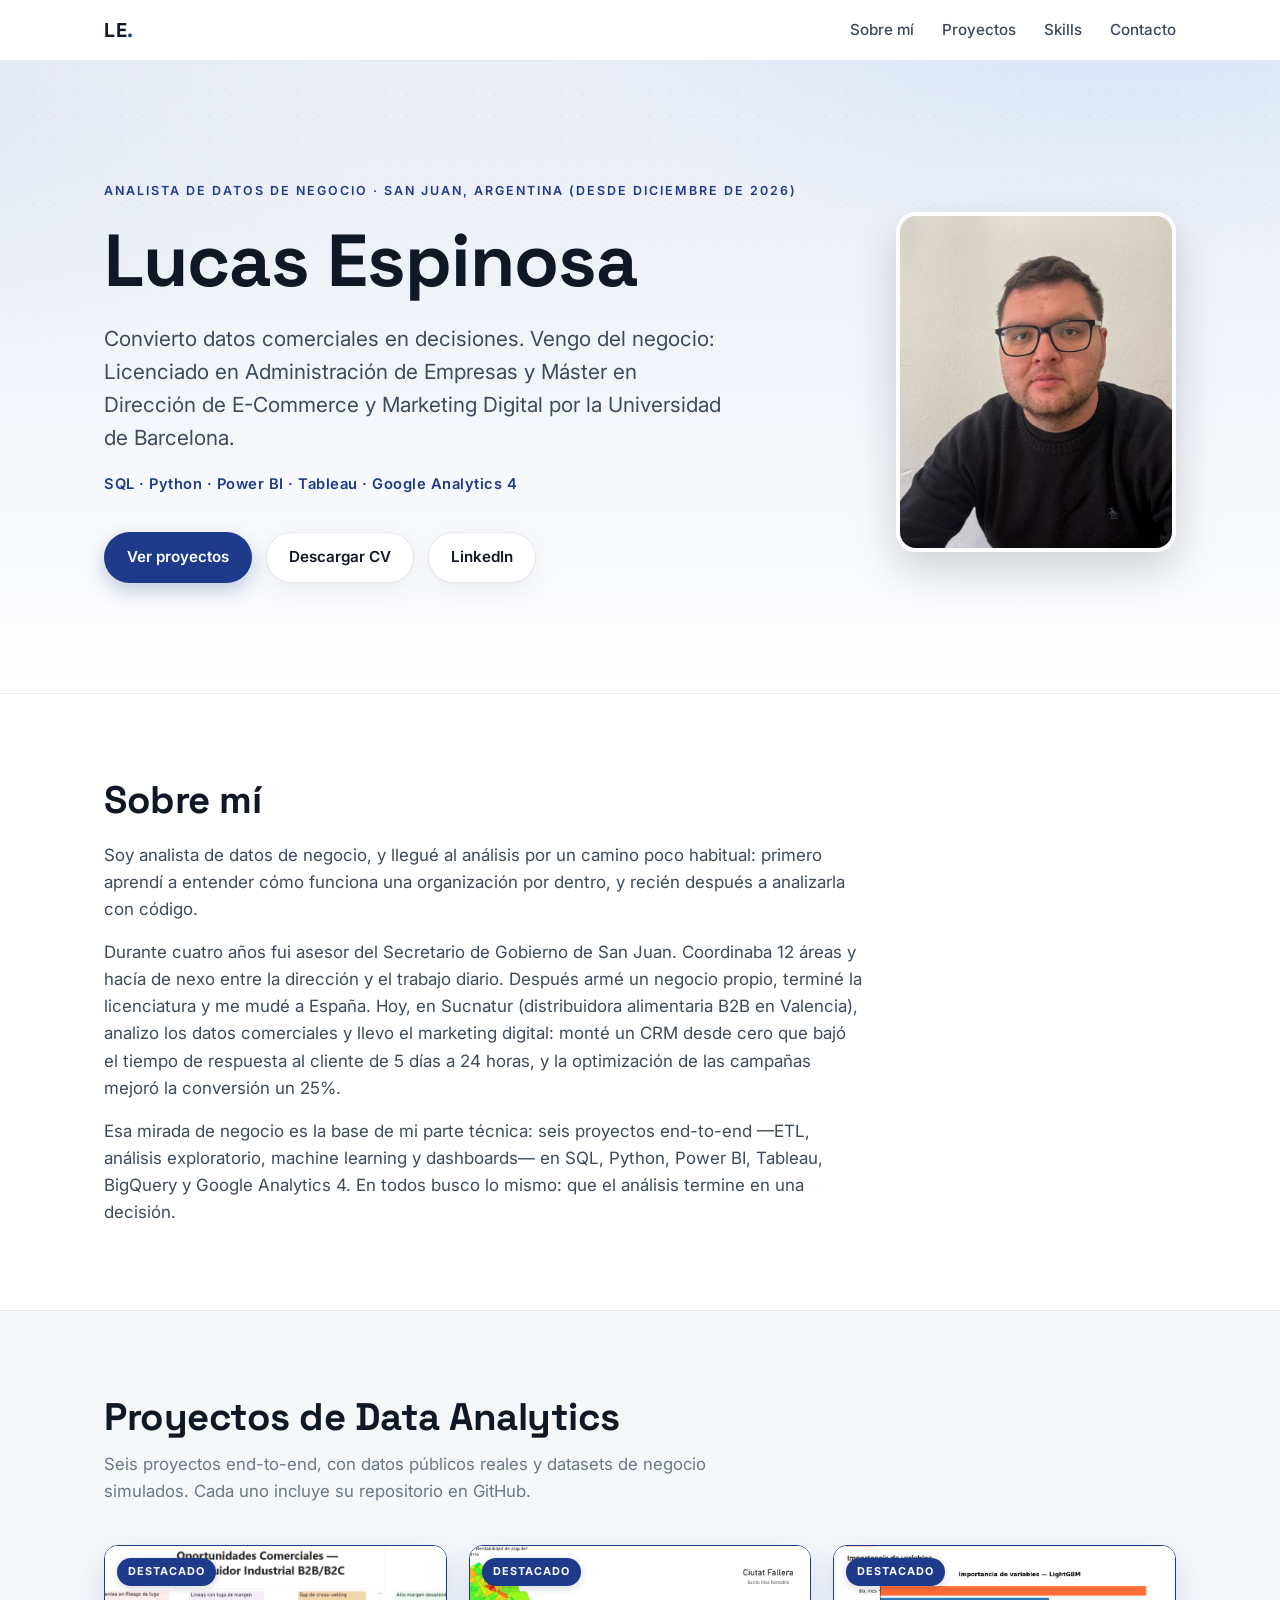
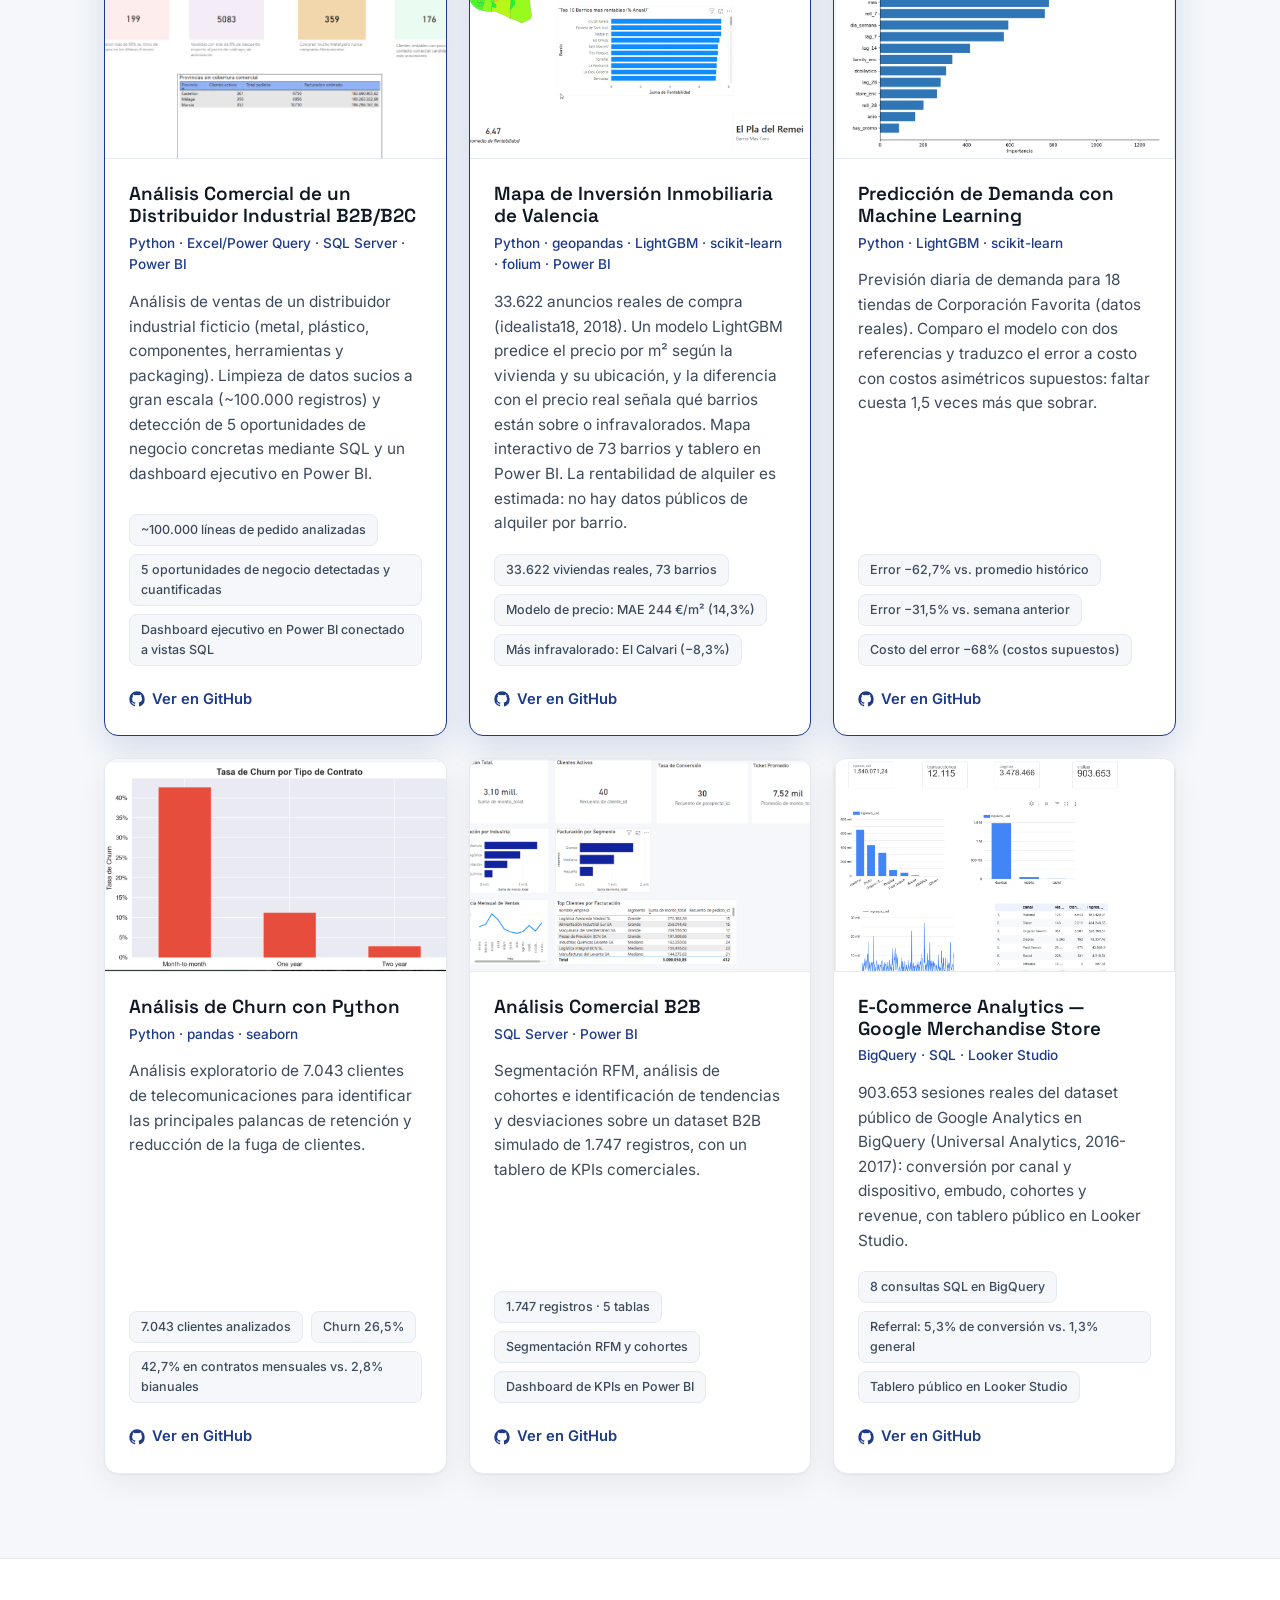
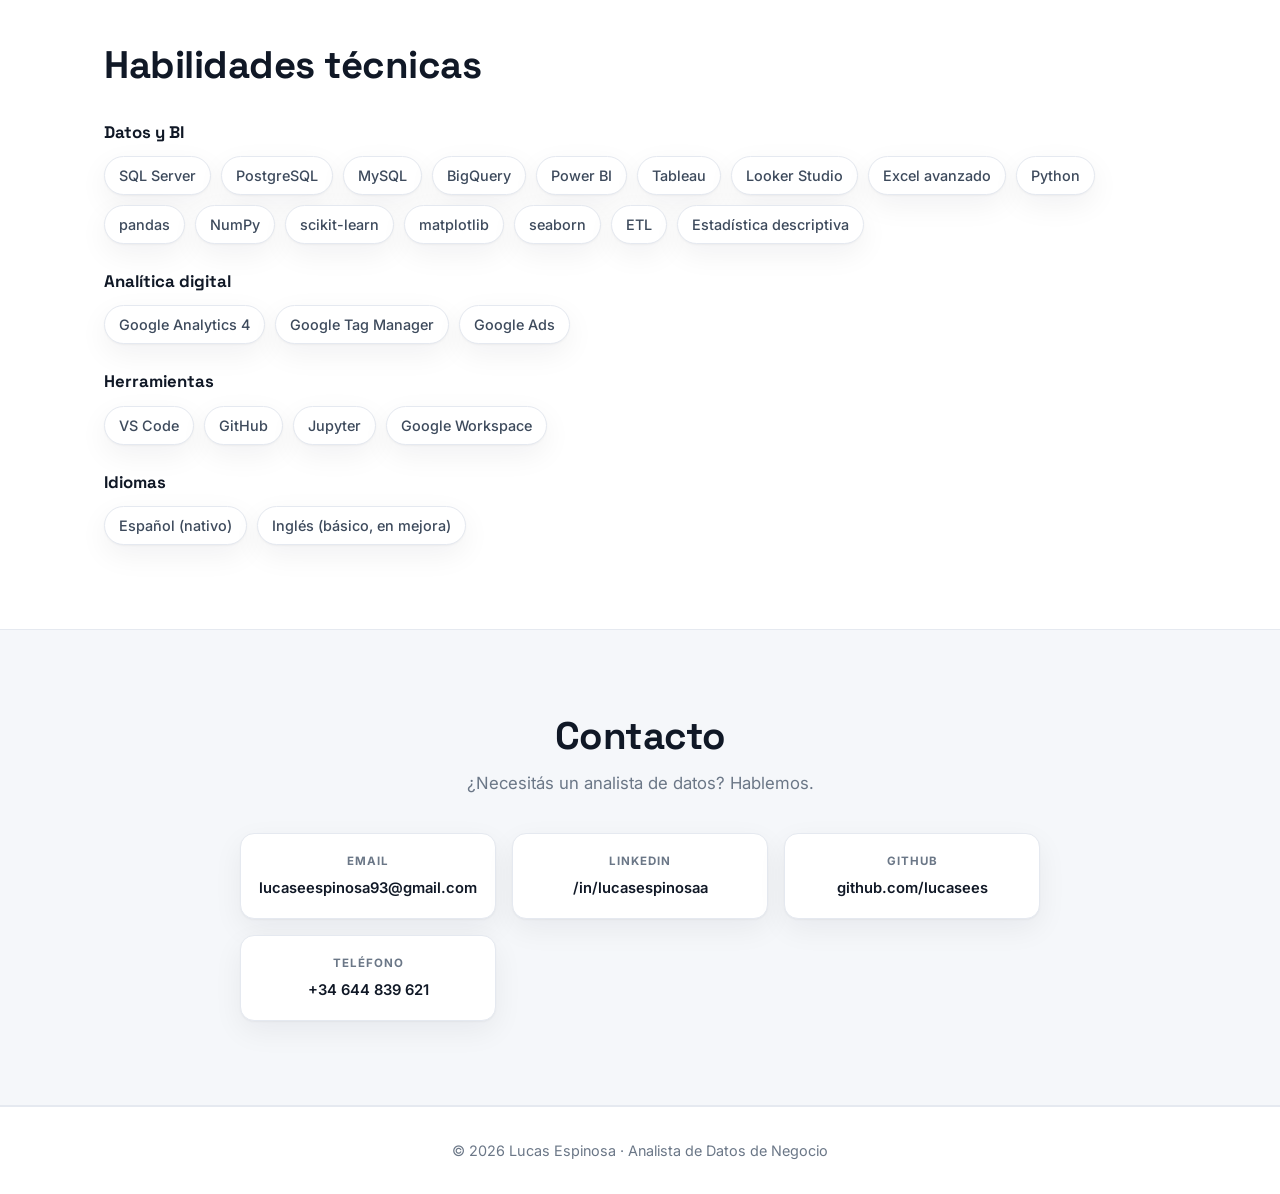
==== commit bd3f7a09: "Detalles finales: tablero, fecha de regreso y guía interna fuera de la web" ====
--- a/index.html
+++ b/index.html
@@ -42,7 +42,7 @@
     <section id="inicio" class="hero">
       <div class="hero__inner">
         <div class="hero__text">
-          <p class="hero__eyebrow">Analista de Datos de Negocio · San Juan, Argentina</p>
+          <p class="hero__eyebrow">Analista de Datos de Negocio · San Juan, Argentina (desde diciembre de 2026)</p>
           <h1 class="hero__title">Lucas Espinosa</h1>
           <p class="hero__sub">
             Convierto datos comerciales en decisiones. Vengo del negocio: Licenciado en
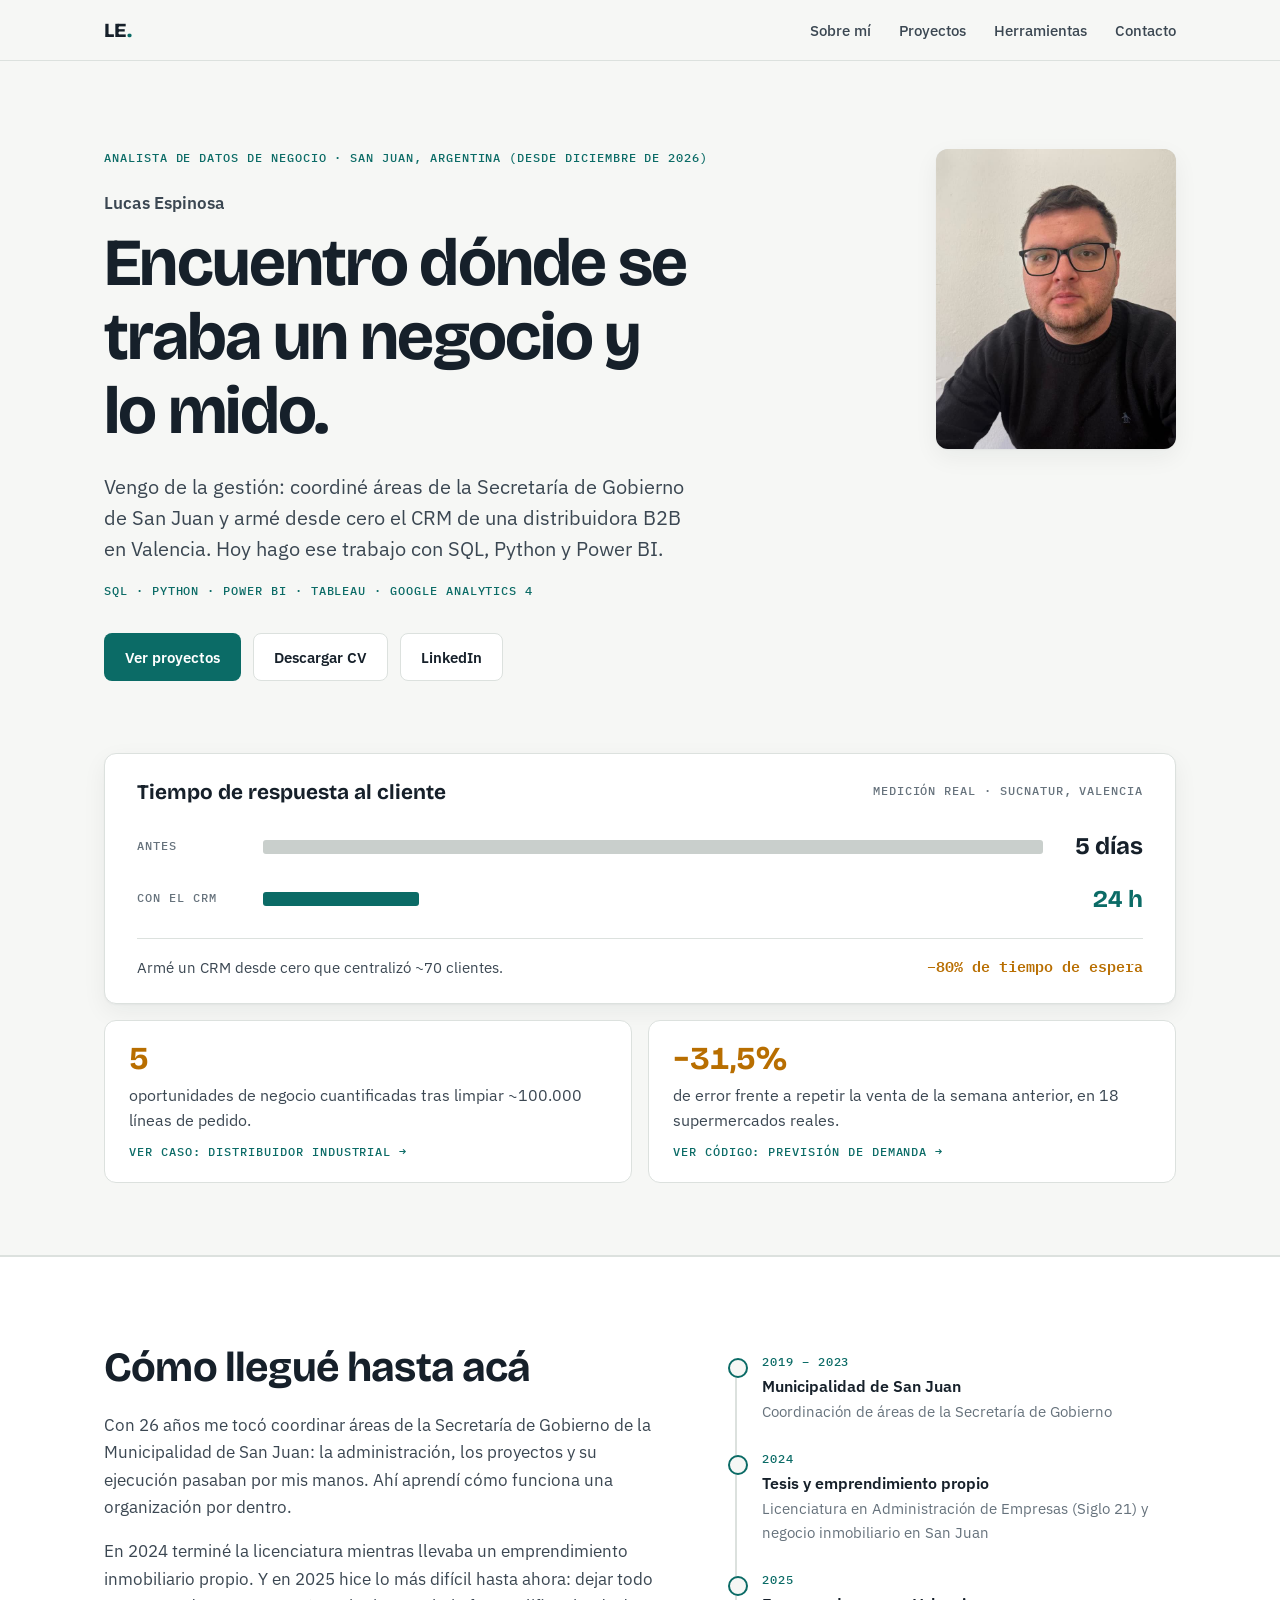
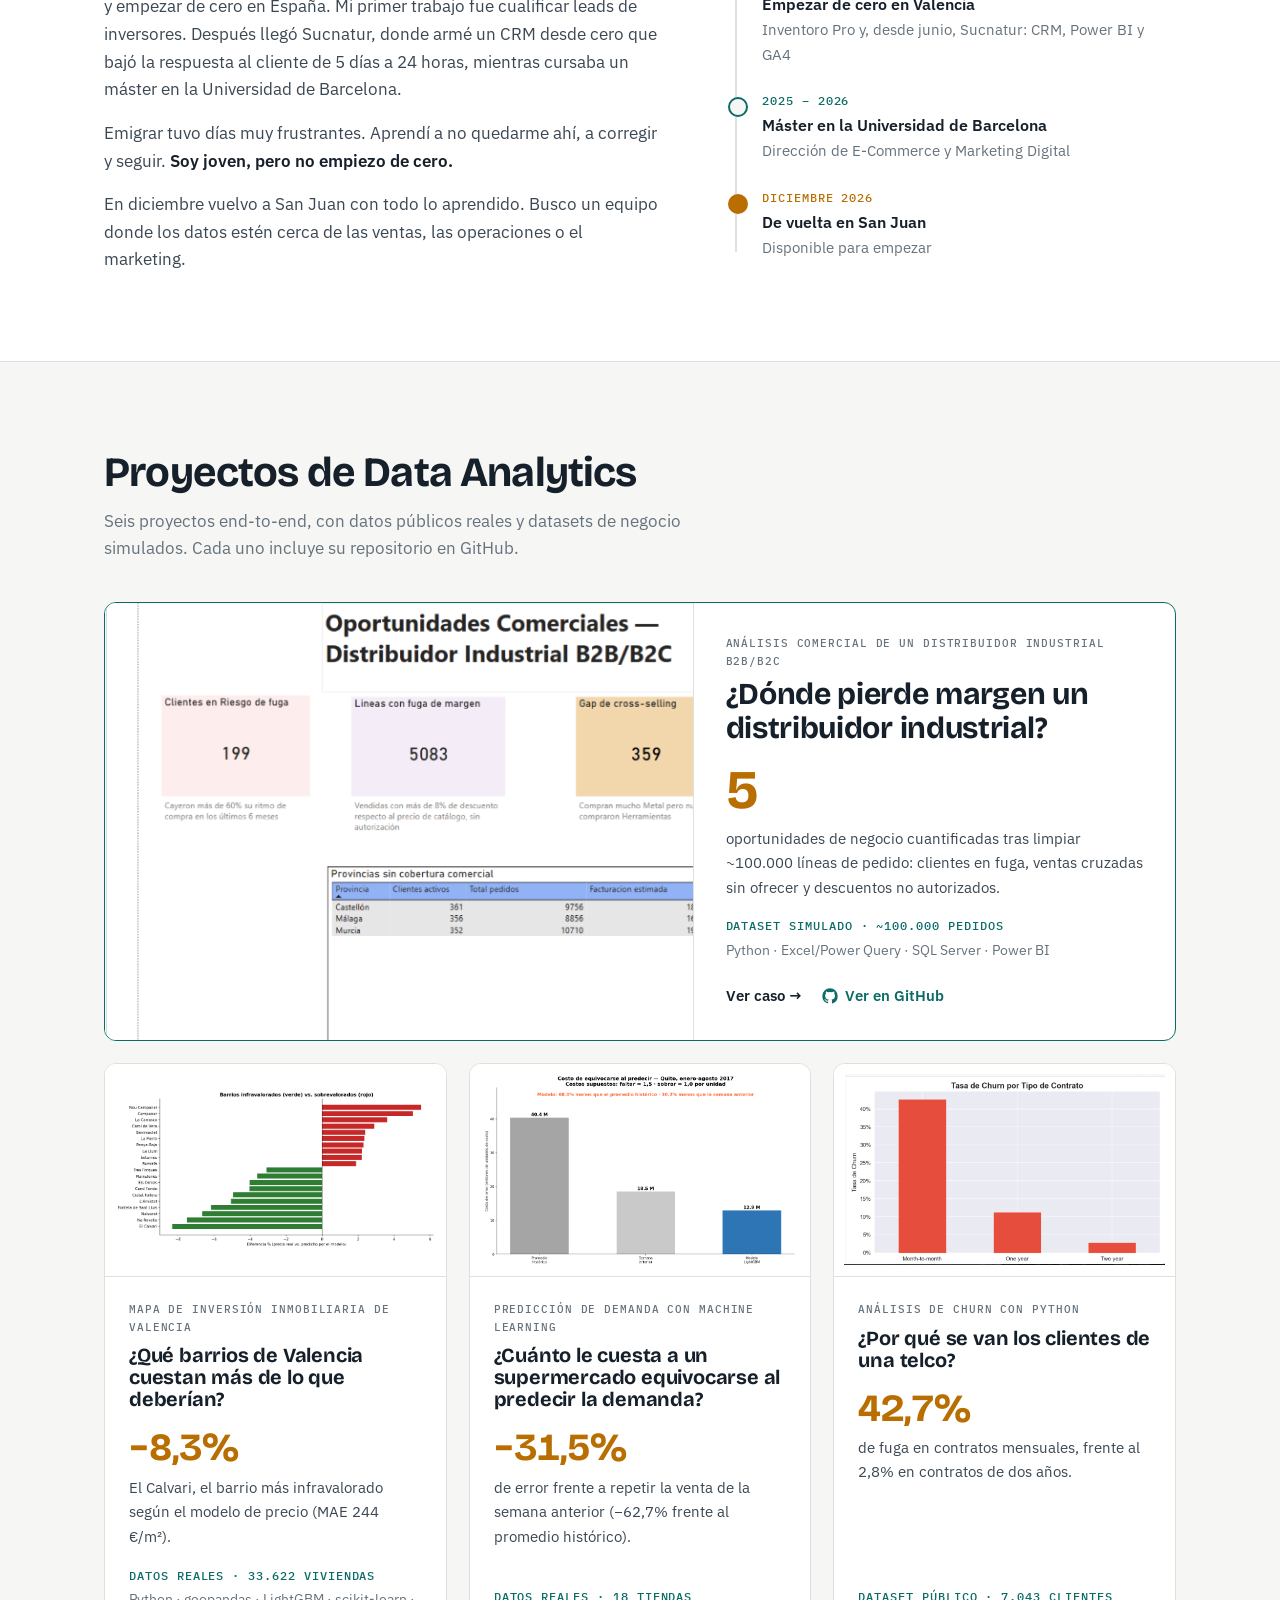
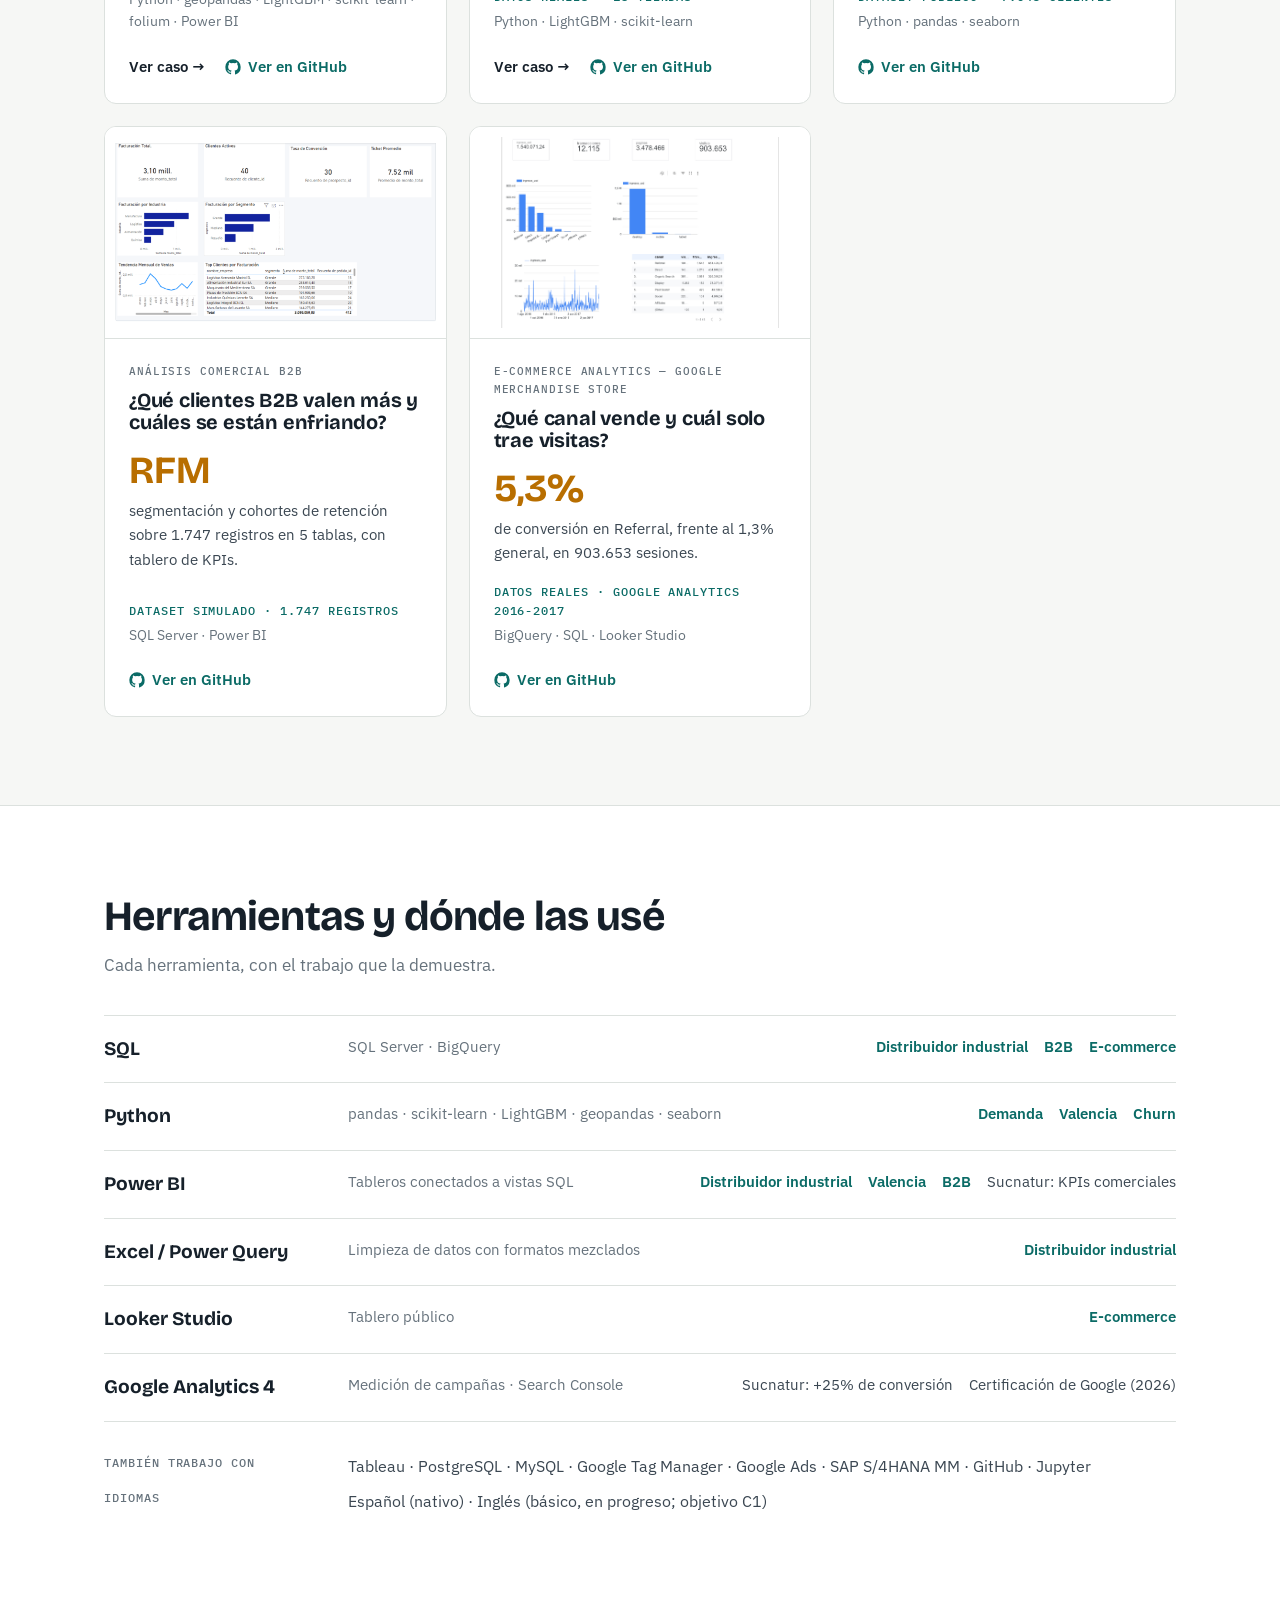
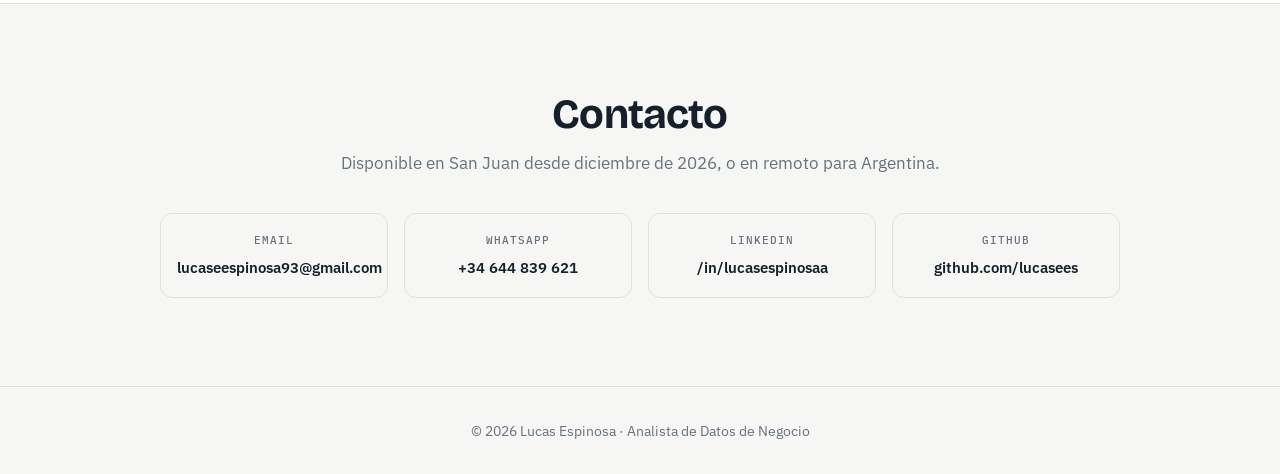
==== commit 267fff03: "Rediseño del portfolio: portada con medición, historia, casos y herramientas con evidencia - Portada" ====
--- a/index.html
+++ b/index.html
@@ -9,19 +9,19 @@
   <meta property="og:type" content="website" />
   <meta property="og:url" content="https://lucasees.github.io/portfolio/" />
   <meta property="og:title" content="Lucas Espinosa · Analista de Datos de Negocio" />
-  <meta property="og:description" content="6 proyectos end-to-end: SQL, Power BI, Python, BigQuery y GA4. Análisis, modelado y dashboards orientados a negocio." />
+  <meta property="og:description" content="6 proyectos end-to-end: SQL, Power BI, Python y BigQuery. Análisis, modelado y dashboards orientados a negocio." />
   <meta property="og:image" content="https://lucasees.github.io/portfolio/og-image.png" />
   <meta property="og:image:width" content="1200" />
   <meta property="og:image:height" content="630" />
   <meta name="twitter:card" content="summary_large_image" />
   <meta name="twitter:title" content="Lucas Espinosa · Analista de Datos de Negocio" />
-  <meta name="twitter:description" content="6 proyectos end-to-end: SQL, Power BI, Python, BigQuery y GA4." />
+  <meta name="twitter:description" content="6 proyectos end-to-end: SQL, Power BI, Python y BigQuery." />
   <meta name="twitter:image" content="https://lucasees.github.io/portfolio/og-image.png" />
 
   <link rel="preconnect" href="https://fonts.googleapis.com" />
   <link rel="preconnect" href="https://fonts.gstatic.com" crossorigin />
-  <link href="https://fonts.googleapis.com/css2?family=Inter:wght@400;500;600;700&family=Space+Grotesk:wght@500;600;700&display=swap" rel="stylesheet" />
-  <link rel="stylesheet" href="styles.css" />
+  <link href="https://fonts.googleapis.com/css2?family=Bricolage+Grotesque:opsz,wght@12..96,600;12..96,700;12..96,800&family=IBM+Plex+Mono:wght@500;600&family=IBM+Plex+Sans:wght@400;500;600&display=swap" rel="stylesheet" />
+  <link rel="stylesheet" href="styles.css?v=6" />
 </head>
 <body>
 
@@ -31,7 +31,7 @@
       <nav class="nav__links">
         <a href="#sobre-mi">Sobre mí</a>
         <a href="#proyectos">Proyectos</a>
-        <a href="#skills">Skills</a>
+        <a href="#herramientas">Herramientas</a>
         <a href="#contacto">Contacto</a>
       </nav>
     </div>
@@ -42,14 +42,15 @@
     <section id="inicio" class="hero">
       <div class="hero__inner">
         <div class="hero__text">
-          <p class="hero__eyebrow">Analista de Datos de Negocio · San Juan, Argentina (desde diciembre de 2026)</p>
-          <h1 class="hero__title">Lucas Espinosa</h1>
+          <p class="hero__eyebrow label">Analista de datos de negocio · San Juan, Argentina (desde diciembre de 2026)</p>
+          <p class="hero__name">Lucas Espinosa</p>
+          <h1 class="hero__title">Encuentro dónde se traba un negocio y lo mido.</h1>
           <p class="hero__sub">
-            Convierto datos comerciales en decisiones. Vengo del negocio: Licenciado en
-            Administración de Empresas y Máster en Dirección de E-Commerce y Marketing Digital
-            por la Universidad de Barcelona.
-          </p>
-          <p class="hero__stack">SQL · Python · Power BI · Tableau · Google Analytics 4</p>
+            Vengo de la gestión: coordiné áreas de la Secretaría de Gobierno de San Juan
+            y armé desde cero el CRM de una distribuidora B2B en Valencia. Hoy hago ese
+            trabajo con SQL, Python y Power BI.
+          </p>
+          <p class="hero__stack label">SQL · Python · Power BI · Tableau · Google Analytics 4</p>
           <div class="hero__cta">
             <a href="#proyectos" class="btn btn--primary">Ver proyectos</a>
             <a href="CV_Lucas_Espinosa.pdf" class="btn btn--ghost" download>Descargar CV</a>
@@ -61,36 +62,104 @@
                onerror="this.closest('.hero__photo').style.display='none'" />
         </div>
       </div>
+
+      <!-- MEDICIÓN: barras a escala real (120 h frente a 24 h) -->
+      <div class="measure">
+        <div class="measure__panel">
+          <div class="measure__head">
+            <h2 class="measure__title">Tiempo de respuesta al cliente</h2>
+            <span class="label">Medición real · Sucnatur, Valencia</span>
+          </div>
+          <dl class="measure__rows">
+            <div class="measure__row">
+              <dt class="label">Antes</dt>
+              <dd class="measure__track"><div class="measure__bar" style="--w: 100%"></div></dd>
+              <dd class="measure__value">5 días</dd>
+            </div>
+            <div class="measure__row">
+              <dt class="label">Con el CRM</dt>
+              <dd class="measure__track"><div class="measure__bar measure__bar--after" style="--w: 20%"></div></dd>
+              <dd class="measure__value measure__value--after">24 h</dd>
+            </div>
+          </dl>
+          <div class="measure__foot">
+            <span>Armé un CRM desde cero que centralizó ~70 clientes.</span>
+            <span class="measure__delta">−80% de tiempo de espera</span>
+          </div>
+        </div>
+        <div class="facts">
+          <a class="fact" href="casos/industrial.html">
+            <p class="fact__num">5</p>
+            <p class="fact__text">oportunidades de negocio cuantificadas tras limpiar ~100.000 líneas de pedido.</p>
+            <p class="fact__src label">Ver caso: distribuidor industrial →</p>
+          </a>
+          <a class="fact" href="https://github.com/lucasees/proyecto4-demanda-favorita" target="_blank" rel="noopener">
+            <p class="fact__num">−31,5%</p>
+            <p class="fact__text">de error frente a repetir la venta de la semana anterior, en 18 supermercados reales.</p>
+            <p class="fact__src label">Ver código: previsión de demanda →</p>
+          </a>
+        </div>
+      </div>
     </section>
 
     <!-- SOBRE MI -->
-    <section id="sobre-mi" class="section">
-      <div class="section__inner">
-        <h2 class="section__title">Sobre mí</h2>
-        <p class="prose">
-          Soy analista de datos de negocio, y llegué al análisis por un camino poco habitual:
-          primero aprendí a entender cómo funciona una organización por dentro, y recién
-          después a analizarla con código.
-        </p>
-        <p class="prose">
-          Durante cuatro años fui asesor del Secretario de Gobierno de San Juan. Coordinaba
-          12 áreas y hacía de nexo entre la dirección y el trabajo diario. Después armé un
-          negocio propio, terminé la licenciatura y me mudé a España. Hoy, en Sucnatur
-          (distribuidora alimentaria B2B en Valencia), analizo los datos comerciales y llevo el
-          marketing digital: monté un CRM desde cero que bajó el tiempo de respuesta al cliente
-          de 5 días a 24 horas, y la optimización de las campañas mejoró la conversión un 25%.
-        </p>
-        <p class="prose">
-          Esa mirada de negocio es la base de mi parte técnica: seis proyectos end-to-end
-          —ETL, análisis exploratorio, machine learning y dashboards— en
-          SQL, Python, Power BI, Tableau, BigQuery y Google Analytics 4. En todos busco lo
-          mismo: que el análisis termine en una decisión.
-        </p>
+    <section id="sobre-mi" class="section section--alt">
+      <div class="section__inner story">
+        <div class="story__text">
+          <h2 class="section__title">Cómo llegué hasta acá</h2>
+          <p class="prose">
+            Con 26 años me tocó coordinar áreas de la Secretaría de Gobierno de la
+            Municipalidad de San Juan: la administración, los proyectos y su ejecución
+            pasaban por mis manos. Ahí aprendí cómo funciona una organización por dentro.
+          </p>
+          <p class="prose">
+            En 2024 terminé la licenciatura mientras llevaba un emprendimiento inmobiliario
+            propio. Y en 2025 hice lo más difícil hasta ahora: dejar todo y empezar de cero en
+            España. Mi primer trabajo fue cualificar leads de inversores. Después llegó
+            Sucnatur, donde armé un CRM desde cero que bajó la respuesta al cliente de
+            5 días a 24 horas, mientras cursaba un máster en la Universidad de Barcelona.
+          </p>
+          <p class="prose">
+            Emigrar tuvo días muy frustrantes. Aprendí a no quedarme ahí, a corregir y
+            seguir. <strong>Soy joven, pero no empiezo de cero.</strong>
+          </p>
+          <p class="prose">
+            En diciembre vuelvo a San Juan con todo lo aprendido. Busco un equipo donde los
+            datos estén cerca de las ventas, las operaciones o el marketing.
+          </p>
+        </div>
+        <ol class="timeline" aria-label="Trayectoria">
+          <li>
+            <p class="timeline__when label">2019 – 2023</p>
+            <p class="timeline__what">Municipalidad de San Juan</p>
+            <p class="timeline__detail">Coordinación de áreas de la Secretaría de Gobierno</p>
+          </li>
+          <li>
+            <p class="timeline__when label">2024</p>
+            <p class="timeline__what">Tesis y emprendimiento propio</p>
+            <p class="timeline__detail">Licenciatura en Administración de Empresas (Siglo 21) y negocio inmobiliario en San Juan</p>
+          </li>
+          <li>
+            <p class="timeline__when label">2025</p>
+            <p class="timeline__what">Empezar de cero en Valencia</p>
+            <p class="timeline__detail">Inventoro Pro y, desde junio, Sucnatur: CRM, Power BI y GA4</p>
+          </li>
+          <li>
+            <p class="timeline__when label">2025 – 2026</p>
+            <p class="timeline__what">Máster en la Universidad de Barcelona</p>
+            <p class="timeline__detail">Dirección de E-Commerce y Marketing Digital</p>
+          </li>
+          <li class="timeline__now">
+            <p class="timeline__when label">Diciembre 2026</p>
+            <p class="timeline__what">De vuelta en San Juan</p>
+            <p class="timeline__detail">Disponible para empezar</p>
+          </li>
+        </ol>
       </div>
     </section>
 
     <!-- PROYECTOS -->
-    <section id="proyectos" class="section section--alt">
+    <section id="proyectos" class="section">
       <div class="section__inner">
         <h2 class="section__title">Proyectos de Data Analytics</h2>
         <p class="section__lead">Seis proyectos end-to-end, con datos públicos reales y datasets de negocio simulados. Cada uno incluye su repositorio en GitHub.</p>
@@ -98,52 +167,78 @@
       </div>
     </section>
 
-    <!-- SKILLS -->
-    <section id="skills" class="section">
+    <!-- HERRAMIENTAS -->
+    <section id="herramientas" class="section section--alt">
       <div class="section__inner">
-        <h2 class="section__title">Habilidades técnicas</h2>
-        <div class="skills">
-          <div class="skill-group">
-            <h3>Datos y BI</h3>
-            <div class="tags">
-              <span>SQL Server</span><span>PostgreSQL</span><span>MySQL</span><span>BigQuery</span>
-              <span>Power BI</span><span>Tableau</span><span>Looker Studio</span><span>Excel avanzado</span>
-              <span>Python</span><span>pandas</span><span>NumPy</span><span>scikit-learn</span>
-              <span>matplotlib</span><span>seaborn</span><span>ETL</span><span>Estadística descriptiva</span>
-            </div>
-          </div>
-          <div class="skill-group">
-            <h3>Analítica digital</h3>
-            <div class="tags">
-              <span>Google Analytics 4</span><span>Google Tag Manager</span><span>Google Ads</span>
-            </div>
-          </div>
-          <div class="skill-group">
-            <h3>Herramientas</h3>
-            <div class="tags">
-              <span>VS Code</span><span>GitHub</span><span>Jupyter</span><span>Google Workspace</span>
-            </div>
-          </div>
-          <div class="skill-group">
-            <h3>Idiomas</h3>
-            <div class="tags">
-              <span>Español (nativo)</span><span>Inglés (básico, en mejora)</span>
-            </div>
-          </div>
+        <h2 class="section__title">Herramientas y dónde las usé</h2>
+        <p class="section__lead">Cada herramienta, con el trabajo que la demuestra.</p>
+        <dl class="evidence">
+          <div class="evidence__row">
+            <dt>SQL</dt>
+            <dd>
+              <span class="evidence__detail">SQL Server · BigQuery</span>
+              <span class="evidence__links"><a href="casos/industrial.html">Distribuidor industrial</a><a href="https://github.com/lucasees/proyecto1-analisis-b2b" target="_blank" rel="noopener">B2B</a><a href="https://github.com/lucasees/proyecto2-ecommerce-analytics" target="_blank" rel="noopener">E-commerce</a></span>
+            </dd>
+          </div>
+          <div class="evidence__row">
+            <dt>Python</dt>
+            <dd>
+              <span class="evidence__detail">pandas · scikit-learn · LightGBM · geopandas · seaborn</span>
+              <span class="evidence__links"><a href="casos/favorita.html">Demanda</a><a href="casos/valencia.html">Valencia</a><a href="https://github.com/lucasees/proyecto3-churn-analysis" target="_blank" rel="noopener">Churn</a></span>
+            </dd>
+          </div>
+          <div class="evidence__row">
+            <dt>Power BI</dt>
+            <dd>
+              <span class="evidence__detail">Tableros conectados a vistas SQL</span>
+              <span class="evidence__links"><a href="casos/industrial.html">Distribuidor industrial</a><a href="casos/valencia.html">Valencia</a><a href="https://github.com/lucasees/proyecto1-analisis-b2b" target="_blank" rel="noopener">B2B</a><span>Sucnatur: KPIs comerciales</span></span>
+            </dd>
+          </div>
+          <div class="evidence__row">
+            <dt>Excel / Power Query</dt>
+            <dd>
+              <span class="evidence__detail">Limpieza de datos con formatos mezclados</span>
+              <span class="evidence__links"><a href="casos/industrial.html">Distribuidor industrial</a></span>
+            </dd>
+          </div>
+          <div class="evidence__row">
+            <dt>Looker Studio</dt>
+            <dd>
+              <span class="evidence__detail">Tablero público</span>
+              <span class="evidence__links"><a href="https://github.com/lucasees/proyecto2-ecommerce-analytics" target="_blank" rel="noopener">E-commerce</a></span>
+            </dd>
+          </div>
+          <div class="evidence__row">
+            <dt>Google Analytics 4</dt>
+            <dd>
+              <span class="evidence__detail">Medición de campañas · Search Console</span>
+              <span class="evidence__links"><span>Sucnatur: +25% de conversión</span><span>Certificación de Google (2026)</span></span>
+            </dd>
+          </div>
+        </dl>
+        <div class="also">
+          <p class="also__title label">También trabajo con</p>
+          <p class="also__list">Tableau · PostgreSQL · MySQL · Google Tag Manager · Google Ads · SAP S/4HANA MM · GitHub · Jupyter</p>
+          <p class="also__title label">Idiomas</p>
+          <p class="also__list">Español (nativo) · Inglés (básico, en progreso; objetivo C1)</p>
         </div>
       </div>
     </section>
 
     <!-- CONTACTO -->
-    <section id="contacto" class="section section--alt">
+    <section id="contacto" class="section">
       <div class="section__inner section__inner--center">
         <h2 class="section__title">Contacto</h2>
-        <p class="section__lead">¿Necesitás un analista de datos? Hablemos.</p>
+        <p class="section__lead">Disponible en San Juan desde diciembre de 2026, o en remoto para Argentina.</p>
         <div class="contact">
           <a class="contact__item" href="mailto:lucaseespinosa93@gmail.com">
             <span class="contact__label">Email</span>
             lucaseespinosa93@gmail.com
           </a>
+          <a class="contact__item" href="https://wa.me/34644839621" target="_blank" rel="noopener">
+            <span class="contact__label">WhatsApp</span>
+            +34 644 839 621
+          </a>
           <a class="contact__item" href="https://www.linkedin.com/in/lucasespinosaa/" target="_blank" rel="noopener">
             <span class="contact__label">LinkedIn</span>
             /in/lucasespinosaa
@@ -152,10 +247,6 @@
             <span class="contact__label">GitHub</span>
             github.com/lucasees
           </a>
-          <a class="contact__item" href="tel:+34644839621">
-            <span class="contact__label">Teléfono</span>
-            +34 644 839 621
-          </a>
         </div>
       </div>
     </section>
@@ -165,7 +256,7 @@
     <p>© <span id="year"></span> Lucas Espinosa · Analista de Datos de Negocio</p>
   </footer>
 
-  <script src="projects.js"></script>
-  <script src="main.js"></script>
+  <script src="projects.js?v=4"></script>
+  <script src="main.js?v=4"></script>
 </body>
 </html>
--- a/styles.css
+++ b/styles.css
@@ -1,15 +1,24 @@
 :root {
-  --bg: #ffffff;
-  --bg-alt: #f5f7fa;
-  --ink: #101826;
-  --ink-soft: #3d4a5c;
-  --muted: #6b7787;
-  --line: #e5e9f0;
-  --accent: #1e3a8a;
-  --accent-hover: #172c66;
-  --accent-soft: #eef2fb;
-  --radius: 14px;
-  --shadow: 0 1px 2px rgba(16, 24, 38, .04), 0 10px 30px rgba(16, 24, 38, .06);
+  /* Paleta: el color codifica significado.
+     --accent (verde pizarra) = datos y enlaces · --result (ámbar) = solo resultados/mejoras */
+  --paper: #f6f7f5;
+  --surface: #ffffff;
+  --ink: #16202a;
+  --ink-soft: #3b4752;
+  --muted: #66727c;
+  --rule: #dce1de;
+  --accent: #0b6b66;
+  --accent-hover: #08524e;
+  --accent-soft: #e3efed;
+  --result: #b86e00;
+  --bar-before: #c9cfcc;
+
+  --font-display: 'Bricolage Grotesque', 'IBM Plex Sans', system-ui, sans-serif;
+  --font-body: 'IBM Plex Sans', system-ui, -apple-system, sans-serif;
+  --font-data: 'IBM Plex Mono', ui-monospace, 'SF Mono', monospace;
+
+  --radius: 12px;
+  --shadow: 0 1px 2px rgba(22, 32, 42, .04), 0 8px 24px rgba(22, 32, 42, .06);
   --maxw: 1120px;
 }
 
@@ -18,25 +27,37 @@
 html { scroll-behavior: smooth; }
 
 body {
-  font-family: 'Inter', system-ui, -apple-system, sans-serif;
+  font-family: var(--font-body);
   color: var(--ink);
-  background: var(--bg);
+  background: var(--paper);
   line-height: 1.6;
   -webkit-font-smoothing: antialiased;
 }
 
-h1, h2, h3 { font-family: 'Space Grotesk', 'Inter', sans-serif; line-height: 1.15; }
+h1, h2, h3 { font-family: var(--font-display); line-height: 1.1; font-weight: 700; }
 
 a { color: inherit; text-decoration: none; }
+
+:focus-visible { outline: 2px solid var(--accent); outline-offset: 3px; border-radius: 4px; }
+
+/* Etiqueta de datos: mono, mayúsculas, para rotular — nunca para decorar */
+.label {
+  font-family: var(--font-data);
+  font-size: .74rem;
+  font-weight: 500;
+  letter-spacing: .08em;
+  text-transform: uppercase;
+  color: var(--muted);
+}
 
 /* ---------- NAV ---------- */
 .nav {
   position: sticky;
   top: 0;
   z-index: 50;
-  background: rgba(255, 255, 255, .82);
-  backdrop-filter: saturate(180%) blur(12px);
-  border-bottom: 1px solid var(--line);
+  background: rgba(246, 247, 245, .86);
+  backdrop-filter: saturate(160%) blur(10px);
+  border-bottom: 1px solid var(--rule);
 }
 .nav__inner {
   max-width: var(--maxw);
@@ -46,109 +67,200 @@
   align-items: center;
   justify-content: space-between;
 }
-.nav__brand { font-family: 'Space Grotesk', sans-serif; font-weight: 700; font-size: 1.25rem; letter-spacing: .5px; }
+.nav__brand { font-family: var(--font-display); font-weight: 800; font-size: 1.25rem; }
 .nav__brand span { color: var(--accent); }
 .nav__links { display: flex; gap: 28px; }
 .nav__links a { color: var(--ink-soft); font-weight: 500; font-size: .95rem; transition: color .15s; }
 .nav__links a:hover { color: var(--accent); }
 
 /* ---------- HERO ---------- */
-.hero {
-  position: relative;
-  overflow: hidden;
-  background:
-    radial-gradient(1000px 460px at 88% -12%, #d7e3fb, transparent 60%),
-    radial-gradient(760px 420px at -5% 8%, #e4e9f2, transparent 58%),
-    linear-gradient(180deg, #eaeef5 0%, #f2f5fa 52%, #ffffff 100%);
-  border-bottom: 1px solid var(--line);
-}
-.hero::before {
-  content: "";
-  position: absolute;
-  inset: 0;
-  background-image: radial-gradient(rgba(15, 27, 45, .045) 1px, transparent 1px);
-  background-size: 22px 22px;
-  -webkit-mask-image: linear-gradient(180deg, #000 0%, transparent 80%);
-  mask-image: linear-gradient(180deg, #000 0%, transparent 80%);
-  pointer-events: none;
-}
-.hero__inner { position: relative; z-index: 1; }
+.hero { border-bottom: 1px solid var(--rule); }
 .hero__inner {
   max-width: var(--maxw);
   margin: 0 auto;
-  padding: 120px 24px 110px;
+  padding: 88px 24px 72px;
+  display: grid;
+  grid-template-columns: minmax(0, 1fr) auto;
+  gap: 56px;
+  align-items: start;
+}
+.hero__eyebrow { margin-bottom: 22px; color: var(--accent); }
+.hero__name {
+  font-family: var(--font-body);
+  font-size: 1.05rem;
+  font-weight: 600;
+  color: var(--ink-soft);
+  margin-bottom: 10px;
+}
+.hero__title {
+  font-size: clamp(2.4rem, 5.6vw, 4.2rem);
+  letter-spacing: -.025em;
+  max-width: 14ch;
+}
+.hero__sub {
+  margin-top: 22px;
+  max-width: 600px;
+  font-size: clamp(1.05rem, 2.2vw, 1.22rem);
+  color: var(--ink-soft);
+}
+.hero__stack { margin-top: 18px; color: var(--accent); }
+.hero__cta { margin-top: 32px; display: flex; flex-wrap: wrap; gap: 12px; }
+.hero__photo {
+  width: 240px;
+  height: 300px;
+  border-radius: var(--radius);
+  overflow: hidden;
+  background: var(--rule);
+  box-shadow: var(--shadow);
+}
+.hero__photo img { width: 100%; height: 100%; object-fit: cover; object-position: top center; display: block; }
+
+/* ---------- MEDICIÓN (elemento distintivo) ---------- */
+.measure {
+  max-width: var(--maxw);
+  margin: 0 auto;
+  padding: 0 24px 72px;
+}
+.measure__panel {
+  background: var(--surface);
+  border: 1px solid var(--rule);
+  border-radius: var(--radius);
+  padding: 28px 32px 24px;
+  box-shadow: var(--shadow);
+}
+.measure__head { display: flex; flex-wrap: wrap; justify-content: space-between; gap: 8px 24px; margin-bottom: 22px; }
+.measure__title { font-family: var(--font-display); font-size: 1.3rem; font-weight: 700; }
+.measure__rows { display: grid; gap: 14px; }
+.measure__row {
+  display: grid;
+  grid-template-columns: 110px minmax(0, 1fr) 84px;
+  align-items: center;
+  gap: 16px;
+}
+.measure__row dt { color: var(--muted); }
+.measure__track { height: 14px; }
+.measure__bar {
+  height: 100%;
+  border-radius: 3px;
+  background: var(--bar-before);
+  width: var(--w);
+  transform-origin: left;
+  animation: grow .9s cubic-bezier(.2, .7, .2, 1) both;
+}
+.measure__bar--after { background: var(--accent); animation-delay: .35s; }
+.measure__value {
+  font-family: var(--font-display);
+  font-size: 1.5rem;
+  font-weight: 700;
+  font-variant-numeric: tabular-nums;
+  text-align: right;
+}
+.measure__value--after { color: var(--accent); }
+.measure__foot {
+  margin-top: 20px;
+  padding-top: 16px;
+  border-top: 1px solid var(--rule);
   display: flex;
-  align-items: center;
-  gap: 56px;
-}
-.hero__text { flex: 1 1 auto; min-width: 0; }
-.hero__photo {
-  flex: 0 0 auto;
-  width: 280px;
-  height: 340px;
-  border-radius: 20px;
-  overflow: hidden;
-  border: 4px solid #fff;
-  box-shadow: 0 18px 44px rgba(16, 24, 38, .18);
-}
-.hero__photo img {
-  width: 100%;
-  height: 100%;
-  object-fit: cover;
-  object-position: top center;
+  flex-wrap: wrap;
+  justify-content: space-between;
+  gap: 10px 24px;
+  font-size: .95rem;
+  color: var(--ink-soft);
+}
+.measure__delta { color: var(--result); font-family: var(--font-data); font-weight: 600; }
+
+.facts {
+  margin-top: 16px;
+  display: grid;
+  grid-template-columns: repeat(2, minmax(0, 1fr));
+  gap: 16px;
+}
+.fact {
   display: block;
-}
-.hero__eyebrow {
-  text-transform: uppercase;
-  letter-spacing: 2px;
-  font-size: .78rem;
-  font-weight: 600;
-  color: var(--accent);
-  margin-bottom: 18px;
-}
-.hero__title { font-size: clamp(2.6rem, 7vw, 4.6rem); font-weight: 700; letter-spacing: -1px; }
-.hero__sub {
-  margin-top: 18px;
-  max-width: 620px;
-  font-size: clamp(1.05rem, 2.4vw, 1.3rem);
-  color: var(--ink-soft);
-}
-.hero__stack {
-  margin-top: 18px;
-  font-size: .92rem;
-  font-weight: 600;
-  letter-spacing: .5px;
-  color: var(--accent);
-}
-.hero__cta { margin-top: 36px; display: flex; flex-wrap: wrap; gap: 14px; }
+  background: var(--surface);
+  border: 1px solid var(--rule);
+  border-radius: var(--radius);
+  padding: 20px 24px;
+  transition: border-color .15s, transform .15s;
+}
+.fact:hover { border-color: var(--accent); transform: translateY(-2px); }
+.fact__num {
+  font-family: var(--font-display);
+  font-size: 2rem;
+  font-weight: 700;
+  font-variant-numeric: tabular-nums;
+  color: var(--result);
+  line-height: 1.1;
+}
+.fact__text { margin-top: 6px; color: var(--ink-soft); font-size: .98rem; }
+.fact__src { margin-top: 10px; color: var(--accent); }
+
+@keyframes grow { from { transform: scaleX(0); } to { transform: scaleX(1); } }
 
 /* ---------- BUTTONS ---------- */
 .btn {
   display: inline-flex;
   align-items: center;
-  padding: 12px 22px;
-  border-radius: 999px;
+  padding: 11px 20px;
+  border-radius: 8px;
   font-weight: 600;
   font-size: .95rem;
   border: 1px solid transparent;
-  transition: transform .12s ease, box-shadow .12s ease, background .15s, color .15s;
-}
-.btn:hover { transform: translateY(-2px); }
-.btn--primary { background: var(--accent); color: #fff; box-shadow: 0 8px 20px rgba(30, 58, 138, .26); }
+  transition: background .15s, color .15s, border-color .15s;
+}
+.btn--primary { background: var(--accent); color: #fff; }
 .btn--primary:hover { background: var(--accent-hover); }
-.btn--ghost { background: #fff; color: var(--ink); border-color: var(--line); box-shadow: var(--shadow); }
+.btn--ghost { background: var(--surface); color: var(--ink); border-color: var(--rule); }
 .btn--ghost:hover { border-color: var(--accent); color: var(--accent); }
 
 /* ---------- SECTIONS ---------- */
-.section { padding: 84px 0; }
-.section--alt { background: var(--bg-alt); border-top: 1px solid var(--line); border-bottom: 1px solid var(--line); }
+.section { padding: 88px 0; }
+.section--alt { background: var(--surface); border-top: 1px solid var(--rule); border-bottom: 1px solid var(--rule); }
 .section__inner { max-width: var(--maxw); margin: 0 auto; padding: 0 24px; }
 .section__inner--center { text-align: center; }
-.section__title { font-size: clamp(1.7rem, 4vw, 2.4rem); font-weight: 700; letter-spacing: -.5px; }
+.section__title { font-size: clamp(1.8rem, 4vw, 2.6rem); letter-spacing: -.02em; }
 .section__lead { margin-top: 12px; color: var(--muted); font-size: 1.05rem; max-width: 640px; }
 .section__inner--center .section__lead { margin-left: auto; margin-right: auto; }
-.prose { margin-top: 20px; max-width: 760px; color: var(--ink-soft); font-size: 1.06rem; }
+.prose { margin-top: 20px; max-width: 640px; color: var(--ink-soft); font-size: 1.08rem; }
 .prose + .prose { margin-top: 16px; }
+.prose strong { color: var(--ink); font-weight: 600; }
+
+/* ---------- SOBRE MÍ: historia + línea de tiempo ---------- */
+.story {
+  display: grid;
+  grid-template-columns: minmax(0, 1.25fr) minmax(0, 1fr);
+  gap: 64px;
+  align-items: start;
+}
+.story__text .section__title { margin-bottom: 4px; }
+.timeline { list-style: none; position: relative; margin-top: 8px; }
+.timeline::before {
+  content: "";
+  position: absolute;
+  left: 7px;
+  top: 8px;
+  bottom: 8px;
+  width: 2px;
+  background: var(--rule);
+}
+.timeline li { position: relative; padding: 0 0 26px 34px; }
+.timeline li:last-child { padding-bottom: 0; }
+.timeline li::before {
+  content: "";
+  position: absolute;
+  left: 0;
+  top: 5px;
+  width: 16px;
+  height: 16px;
+  border-radius: 50%;
+  background: var(--paper);
+  border: 2px solid var(--accent);
+}
+.timeline li.timeline__now::before { background: var(--result); border-color: var(--result); }
+.timeline__when { color: var(--accent); }
+.timeline__now .timeline__when { color: var(--result); }
+.timeline__what { margin-top: 2px; font-weight: 600; color: var(--ink); }
+.timeline__detail { color: var(--muted); font-size: .95rem; }
 
 /* ---------- PROJECTS GRID ---------- */
 .grid {
@@ -158,68 +270,48 @@
   gap: 22px;
 }
 .card {
-  background: #fff;
-  border: 1px solid var(--line);
+  background: var(--surface);
+  border: 1px solid var(--rule);
   border-radius: var(--radius);
   overflow: hidden;
   display: flex;
   flex-direction: column;
-  box-shadow: var(--shadow);
   transition: transform .15s ease, box-shadow .15s ease, border-color .15s;
 }
-.card:hover { transform: translateY(-4px); box-shadow: 0 16px 38px rgba(16, 24, 38, .13); border-color: #cbd6ea; }
-.card--featured { border-color: var(--accent); box-shadow: 0 12px 32px rgba(30, 58, 138, .14); }
+.card:hover { transform: translateY(-3px); box-shadow: var(--shadow); border-color: #c4ccc8; }
 .card__media {
   position: relative;
   aspect-ratio: 16 / 10;
-  background: var(--bg-alt);
-  border-bottom: 1px solid var(--line);
+  background: var(--surface);
+  border-bottom: 1px solid var(--rule);
   overflow: hidden;
 }
-.card__media img {
-  width: 100%;
-  height: 100%;
-  object-fit: cover;
-  object-position: top center;
-  display: block;
-  transition: transform .3s ease;
-}
-.card:hover .card__media img { transform: scale(1.03); }
-.card__body {
-  padding: 24px;
-  display: flex;
-  flex-direction: column;
-  flex-grow: 1;
-}
-.card__flag {
-  position: absolute;
-  top: 12px;
-  left: 12px;
-  font-size: .68rem;
+.card__media img { width: 100%; height: 100%; object-fit: contain; object-position: center; display: block; padding: 10px; }
+.card__body { padding: 24px; display: flex; flex-direction: column; flex-grow: 1; }
+.card__kicker { font-size: .7rem; }
+.card__title { margin-top: 8px; font-size: 1.25rem; letter-spacing: -.01em; }
+.card__num {
+  margin-top: 18px;
+  font-family: var(--font-display);
+  font-size: 2.4rem;
   font-weight: 700;
-  letter-spacing: 1px;
-  text-transform: uppercase;
-  color: #fff;
-  background: var(--accent);
-  padding: 5px 11px;
-  border-radius: 999px;
-  box-shadow: 0 2px 8px rgba(16, 24, 38, .18);
-}
-.card__title { font-size: 1.18rem; font-weight: 600; }
-.card__stack { margin-top: 6px; font-size: .85rem; color: var(--accent); font-weight: 500; }
-.card__desc { margin-top: 14px; color: var(--ink-soft); font-size: .96rem; flex-grow: 1; }
-.card__metrics { margin-top: 18px; display: flex; flex-wrap: wrap; gap: 8px; }
-.card__metrics span {
-  background: var(--bg-alt);
-  border: 1px solid var(--line);
-  color: var(--ink-soft);
-  font-size: .78rem;
-  font-weight: 500;
-  padding: 5px 11px;
-  border-radius: 8px;
-}
+  font-variant-numeric: tabular-nums;
+  color: var(--result);
+  line-height: 1;
+}
+.card__desc { margin-top: 8px; color: var(--ink-soft); font-size: .96rem; flex-grow: 1; }
+.card__data { margin-top: 18px; color: var(--accent); }
+.card__stack { margin-top: 4px; font-size: .85rem; color: var(--muted); }
+
+/* Caso principal: a lo ancho, imagen y texto lado a lado */
+.card--principal { grid-column: 1 / -1; flex-direction: row; border-color: var(--accent); }
+.card--principal .card__media { flex: 1 1 55%; aspect-ratio: auto; border-bottom: 0; border-right: 1px solid var(--rule); }
+.card--principal .card__media img { object-fit: cover; object-position: top left; padding: 0; }
+.card--principal .card__body { flex: 1 1 45%; padding: 32px; }
+.card--principal .card__title { font-size: clamp(1.4rem, 2.6vw, 1.9rem); }
+.card--principal .card__num { font-size: 3.4rem; }
+.card__links { margin-top: 22px; display: flex; flex-wrap: wrap; gap: 8px 20px; }
 .card__link {
-  margin-top: 22px;
   display: inline-flex;
   align-items: center;
   gap: 7px;
@@ -229,54 +321,116 @@
 }
 .card__link:hover { text-decoration: underline; }
 .card__link svg { width: 16px; height: 16px; }
-
-/* ---------- SKILLS ---------- */
-.skills { margin-top: 36px; display: grid; gap: 28px; }
-.skill-group h3 { font-size: 1.05rem; color: var(--ink); margin-bottom: 14px; }
-.tags { display: flex; flex-wrap: wrap; gap: 10px; }
-.tags span {
-  background: #fff;
-  border: 1px solid var(--line);
-  padding: 7px 14px;
-  border-radius: 999px;
-  font-size: .9rem;
-  font-weight: 500;
-  color: var(--ink-soft);
-  box-shadow: var(--shadow);
-}
+.card__link--case { color: var(--ink); }
+
+/* ---------- HERRAMIENTAS: cada una con su evidencia ---------- */
+.evidence { margin-top: 36px; border-top: 1px solid var(--rule); }
+.evidence__row {
+  display: grid;
+  grid-template-columns: 220px minmax(0, 1fr);
+  gap: 24px;
+  padding: 18px 0;
+  border-bottom: 1px solid var(--rule);
+}
+.evidence__row dt { font-family: var(--font-display); font-size: 1.2rem; font-weight: 700; }
+.evidence__row dd { display: flex; flex-wrap: wrap; justify-content: space-between; align-items: baseline; gap: 6px 24px; }
+.evidence__detail { color: var(--muted); font-size: .95rem; }
+.evidence__links { display: flex; flex-wrap: wrap; gap: 6px 16px; font-size: .95rem; }
+.evidence__links a { color: var(--accent); font-weight: 600; }
+.evidence__links a:hover { text-decoration: underline; }
+.evidence__links span { color: var(--ink-soft); }
+.also { margin-top: 32px; display: grid; grid-template-columns: 220px minmax(0, 1fr); gap: 10px 24px; }
+.also__list { color: var(--ink-soft); }
 
 /* ---------- CONTACT ---------- */
 .contact {
   margin-top: 36px;
   display: grid;
-  grid-template-columns: repeat(auto-fit, minmax(250px, 1fr));
+  grid-template-columns: repeat(auto-fit, minmax(200px, 1fr));
   gap: 16px;
-  max-width: 800px;
+  max-width: 960px;
   margin-left: auto;
   margin-right: auto;
 }
 .contact__item {
-  background: #fff;
-  border: 1px solid var(--line);
+  background: var(--paper);
+  border: 1px solid var(--rule);
   border-radius: var(--radius);
   padding: 18px 16px;
   font-weight: 600;
   font-size: .92rem;
   color: var(--ink);
-  box-shadow: var(--shadow);
-  transition: transform .12s, border-color .15s, color .15s;
+  transition: border-color .15s, color .15s;
   white-space: nowrap;
 }
-.contact__item:hover { transform: translateY(-3px); border-color: var(--accent); color: var(--accent); }
+.contact__item:hover { border-color: var(--accent); color: var(--accent); }
 .contact__label {
   display: block;
+  font-family: var(--font-data);
   text-transform: uppercase;
-  letter-spacing: 1px;
-  font-size: .72rem;
-  font-weight: 700;
+  letter-spacing: .08em;
+  font-size: .7rem;
+  font-weight: 500;
   color: var(--muted);
   margin-bottom: 6px;
 }
+
+/* ---------- PÁGINA DE CASO ---------- */
+.case { max-width: 820px; margin: 0 auto; padding: 56px 24px 88px; }
+.case__back { display: inline-block; color: var(--accent); font-weight: 600; font-size: .95rem; margin-bottom: 40px; }
+.case__back:hover { text-decoration: underline; }
+.case__eyebrow { color: var(--accent); margin-bottom: 18px; }
+.case__title { font-size: clamp(2.1rem, 5vw, 3.4rem); letter-spacing: -.025em; }
+.case__lead { margin-top: 20px; font-size: clamp(1.08rem, 2.2vw, 1.25rem); color: var(--ink-soft); }
+.case__meta {
+  margin-top: 28px;
+  display: grid;
+  grid-template-columns: repeat(3, minmax(0, 1fr));
+  gap: 16px;
+  padding: 18px 0;
+  border-top: 1px solid var(--rule);
+  border-bottom: 1px solid var(--rule);
+}
+.case__meta dd { margin-top: 4px; font-size: .96rem; color: var(--ink); font-weight: 500; }
+.case__meta a { color: var(--accent); }
+.case__section { margin-top: 56px; }
+.case__section h2 { font-size: clamp(1.4rem, 3vw, 1.8rem); letter-spacing: -.015em; }
+.case__section > p, .case__section > ul > li { color: var(--ink-soft); font-size: 1.06rem; }
+.case__section > p { margin-top: 14px; }
+.case__section > ul { margin-top: 14px; padding-left: 20px; display: grid; gap: 8px; }
+.case__question {
+  margin-top: 14px;
+  font-family: var(--font-display);
+  font-size: clamp(1.3rem, 3vw, 1.7rem);
+  font-weight: 600;
+  line-height: 1.3;
+  color: var(--ink);
+  border-left: 3px solid var(--accent);
+  padding-left: 18px;
+}
+.findings { list-style: none; margin-top: 22px; border-top: 1px solid var(--rule); }
+.findings li {
+  display: grid;
+  grid-template-columns: 150px minmax(0, 1fr);
+  gap: 24px;
+  padding: 22px 0;
+  border-bottom: 1px solid var(--rule);
+}
+.findings__num {
+  font-family: var(--font-display);
+  font-size: 2.2rem;
+  font-weight: 700;
+  font-variant-numeric: tabular-nums;
+  color: var(--result);
+  line-height: 1;
+}
+.findings__what { font-weight: 600; color: var(--ink); font-size: 1.06rem; }
+.findings__why { margin-top: 4px; color: var(--ink-soft); font-size: .98rem; }
+.findings__how { margin-top: 8px; color: var(--muted); }
+.case__figure { margin-top: 22px; border: 1px solid var(--rule); border-radius: var(--radius); overflow: hidden; background: var(--surface); }
+.case__figure img { width: 100%; display: block; }
+.case__figure figcaption { padding: 12px 16px; font-size: .9rem; color: var(--muted); border-top: 1px solid var(--rule); }
+.case__cta { margin-top: 56px; display: flex; flex-wrap: wrap; gap: 12px; }
 
 /* ---------- FOOTER ---------- */
 .footer {
@@ -284,18 +438,35 @@
   text-align: center;
   color: var(--muted);
   font-size: .9rem;
-  border-top: 1px solid var(--line);
+  border-top: 1px solid var(--rule);
 }
 
 /* ---------- RESPONSIVE ---------- */
 @media (max-width: 860px) {
-  .hero__inner { flex-direction: column-reverse; gap: 32px; align-items: flex-start; }
-  .hero__photo { width: 150px; height: 180px; border-radius: 16px; }
+  .hero__inner { grid-template-columns: 1fr; gap: 28px; padding-top: 56px; }
+  .hero__photo { order: -1; width: 120px; height: 150px; }
+  .story { grid-template-columns: 1fr; gap: 40px; }
+  .facts { grid-template-columns: 1fr; }
+  .card--principal { flex-direction: column; }
+  .card--principal .card__media { aspect-ratio: 16 / 10; border-right: 0; border-bottom: 1px solid var(--rule); }
+  .card--principal .card__body { padding: 24px; }
 }
 
 @media (max-width: 640px) {
-  .nav__links { gap: 16px; }
-  .nav__links a { font-size: .85rem; }
-  .hero__inner { padding: 84px 24px 72px; }
+  .nav__inner { padding: 14px 16px; }
+  .nav__links { gap: 12px; }
+  .nav__links a { font-size: .8rem; white-space: nowrap; }
   .section { padding: 64px 0; }
-}
+  .measure__panel { padding: 22px 18px 18px; }
+  .measure__row { grid-template-columns: 78px minmax(0, 1fr) 62px; gap: 10px; }
+  .measure__value { font-size: 1.15rem; }
+  .case__meta { grid-template-columns: 1fr; }
+  .findings li { grid-template-columns: 1fr; gap: 8px; }
+  .evidence__row, .also { grid-template-columns: 1fr; gap: 6px; }
+}
+
+@media (prefers-reduced-motion: reduce) {
+  html { scroll-behavior: auto; }
+  .measure__bar { animation: none; }
+  .fact, .card { transition: none; }
+}
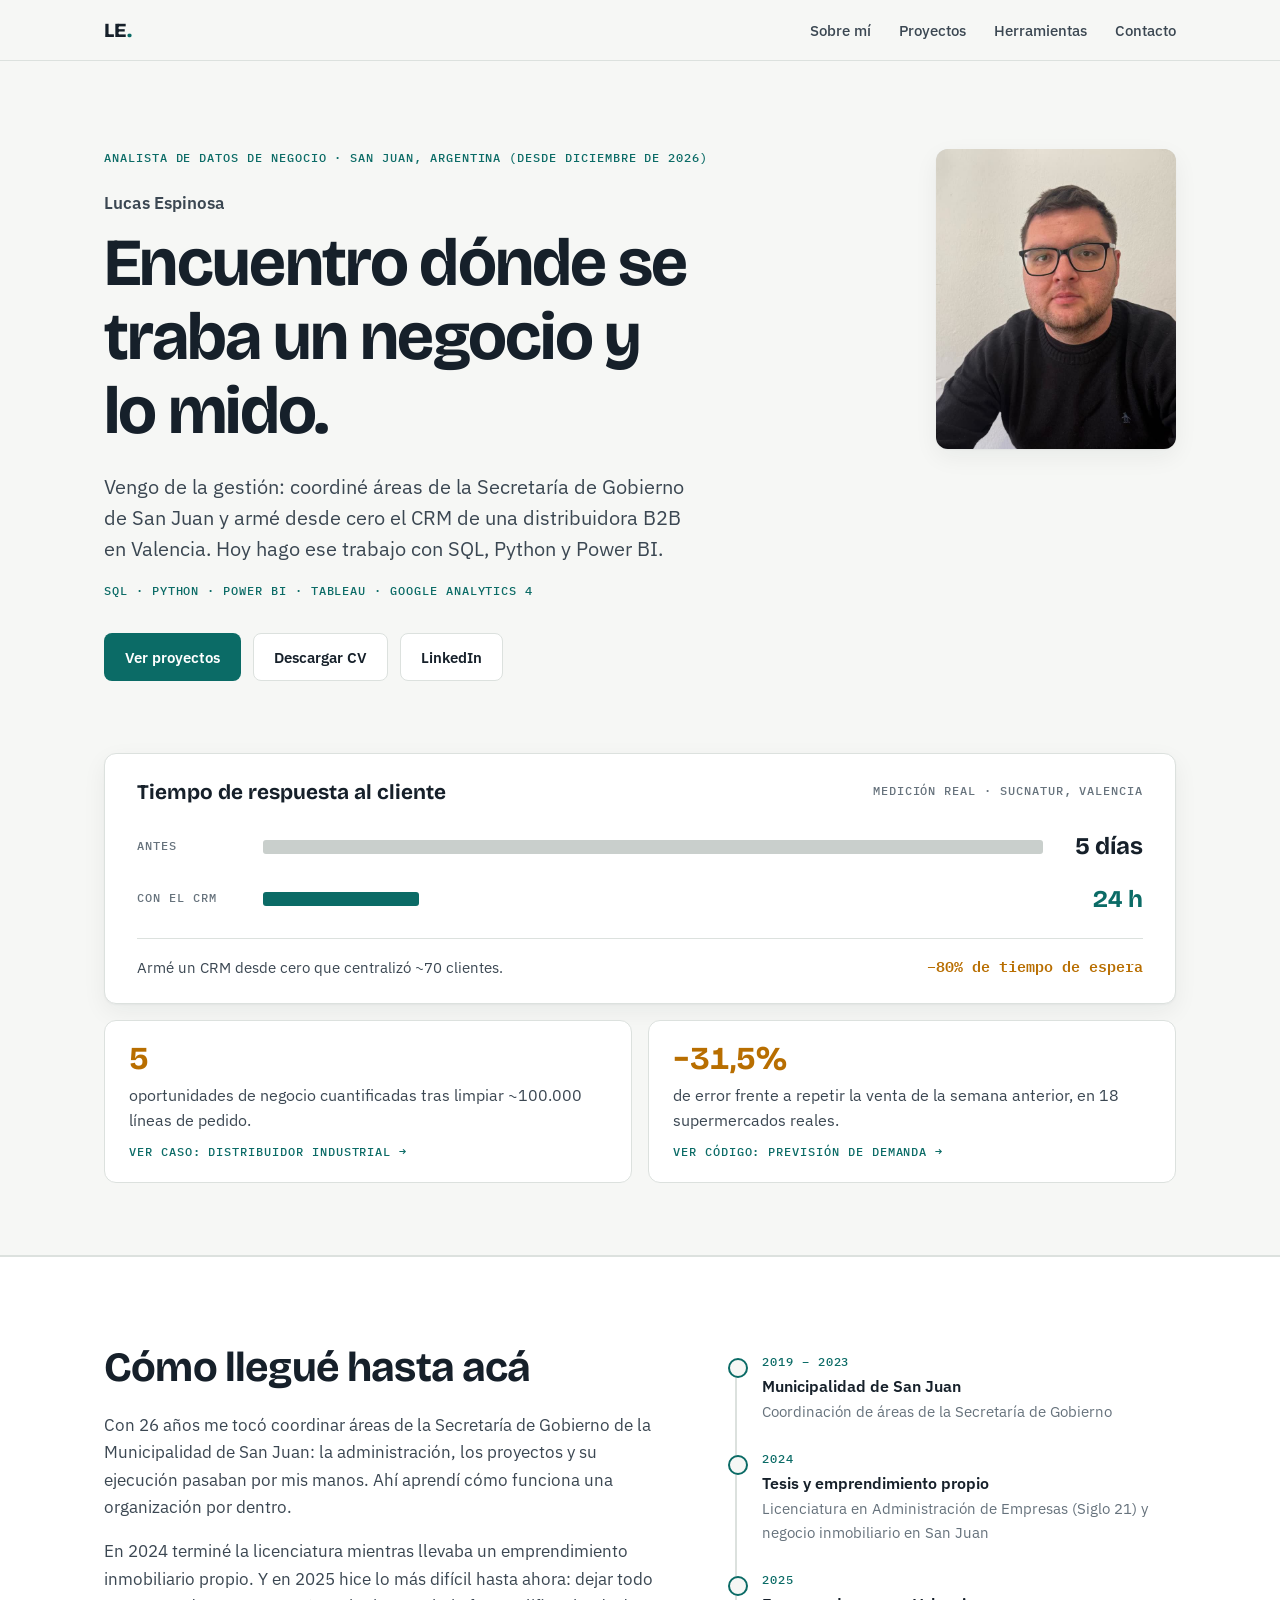
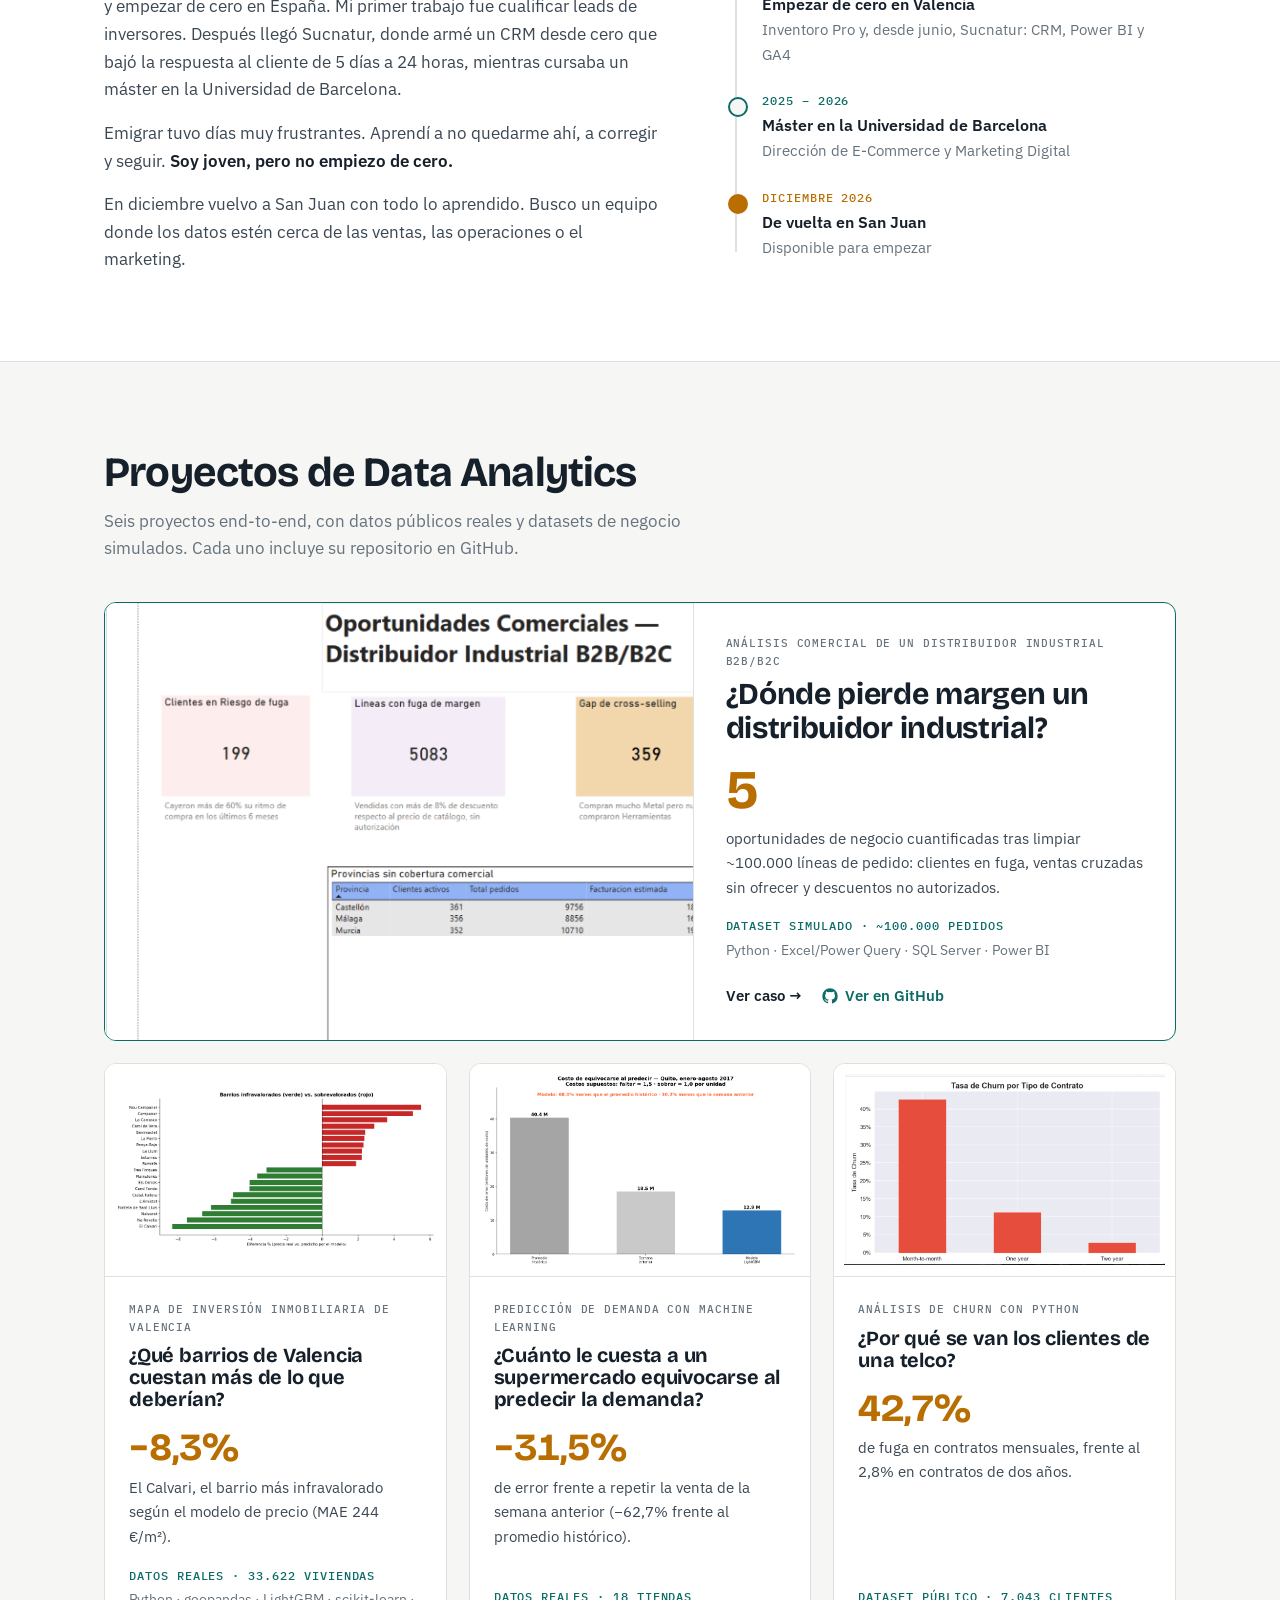
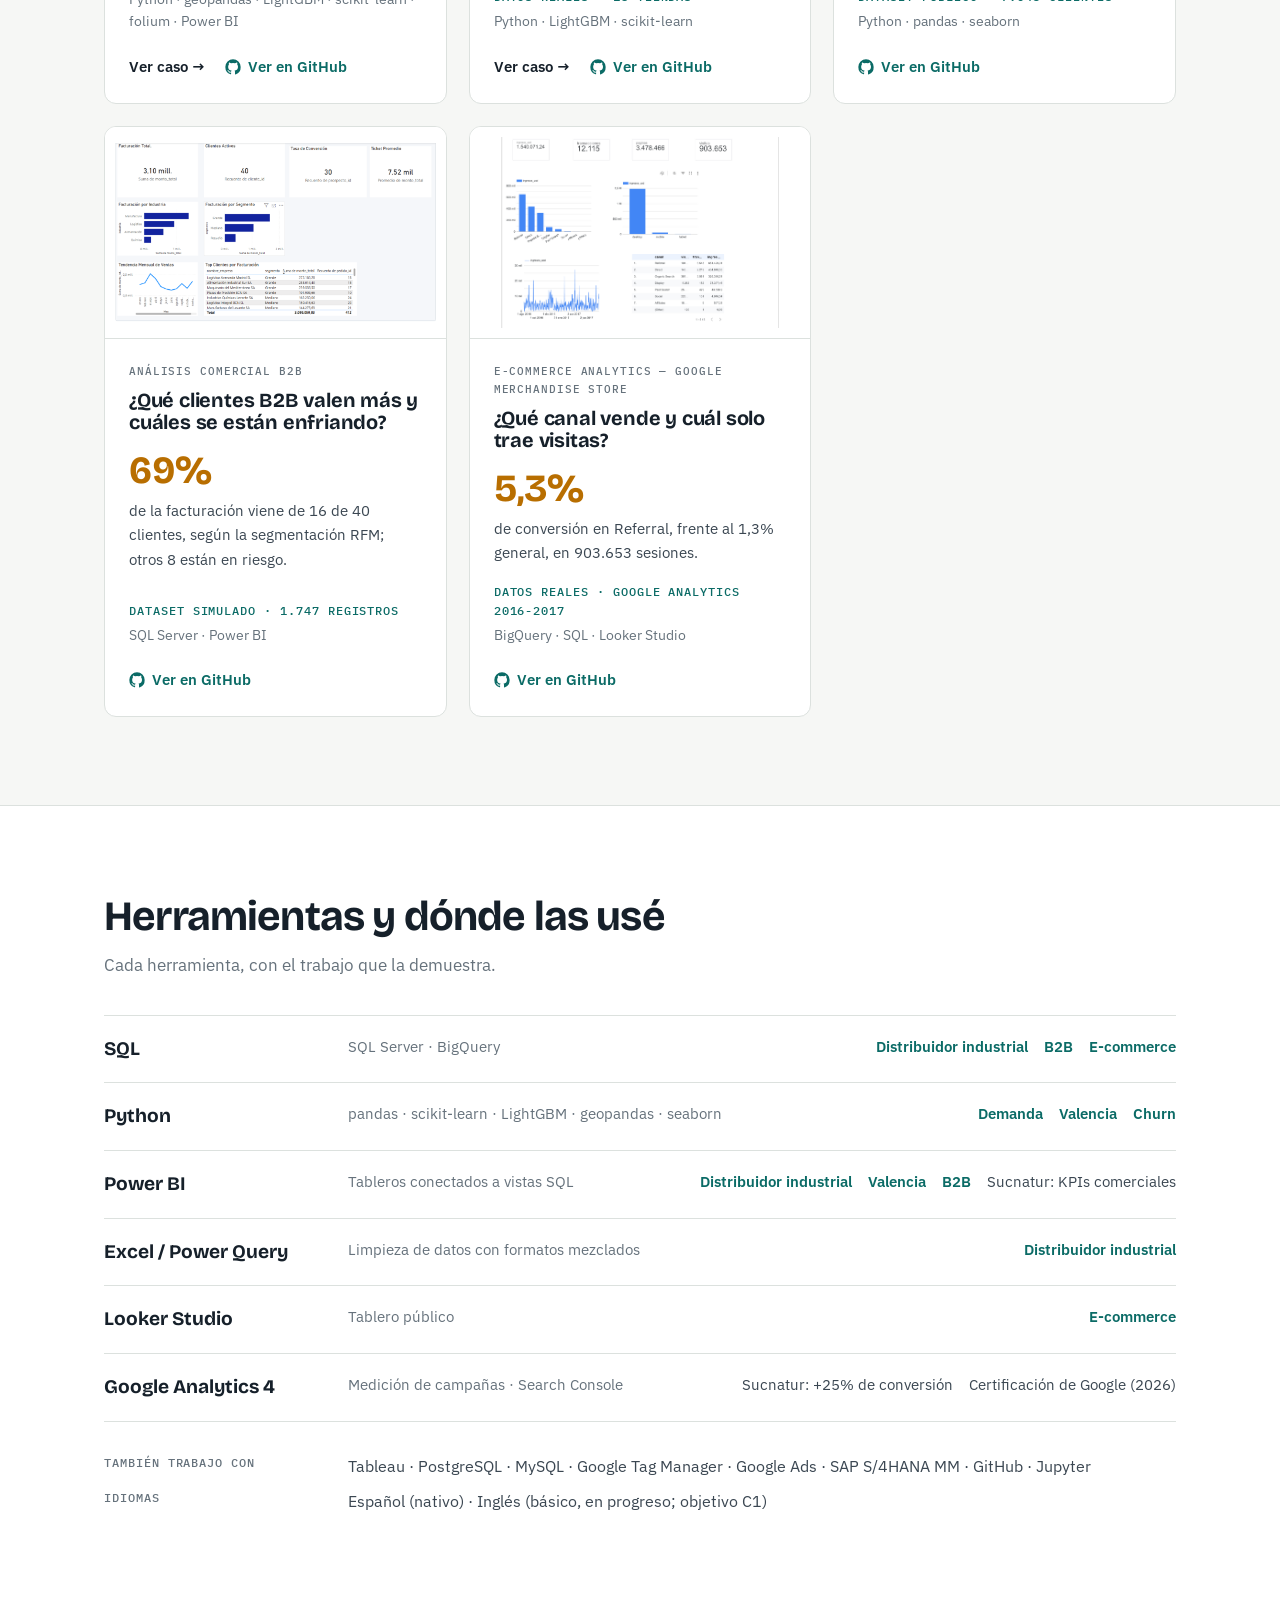
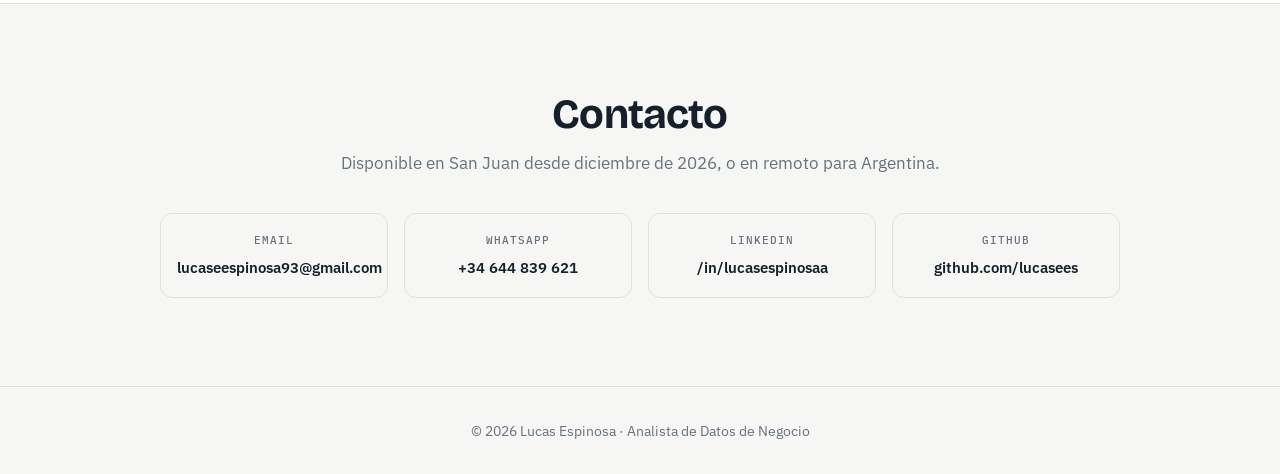
==== commit 4b8647d7: "Tarjeta B2B: 69% de la facturación en 16 de 40 clientes (RFM)" ====
--- a/index.html
+++ b/index.html
@@ -256,7 +256,7 @@
     <p>© <span id="year"></span> Lucas Espinosa · Analista de Datos de Negocio</p>
   </footer>
 
-  <script src="projects.js?v=4"></script>
+  <script src="projects.js?v=5"></script>
   <script src="main.js?v=4"></script>
 </body>
 </html>
